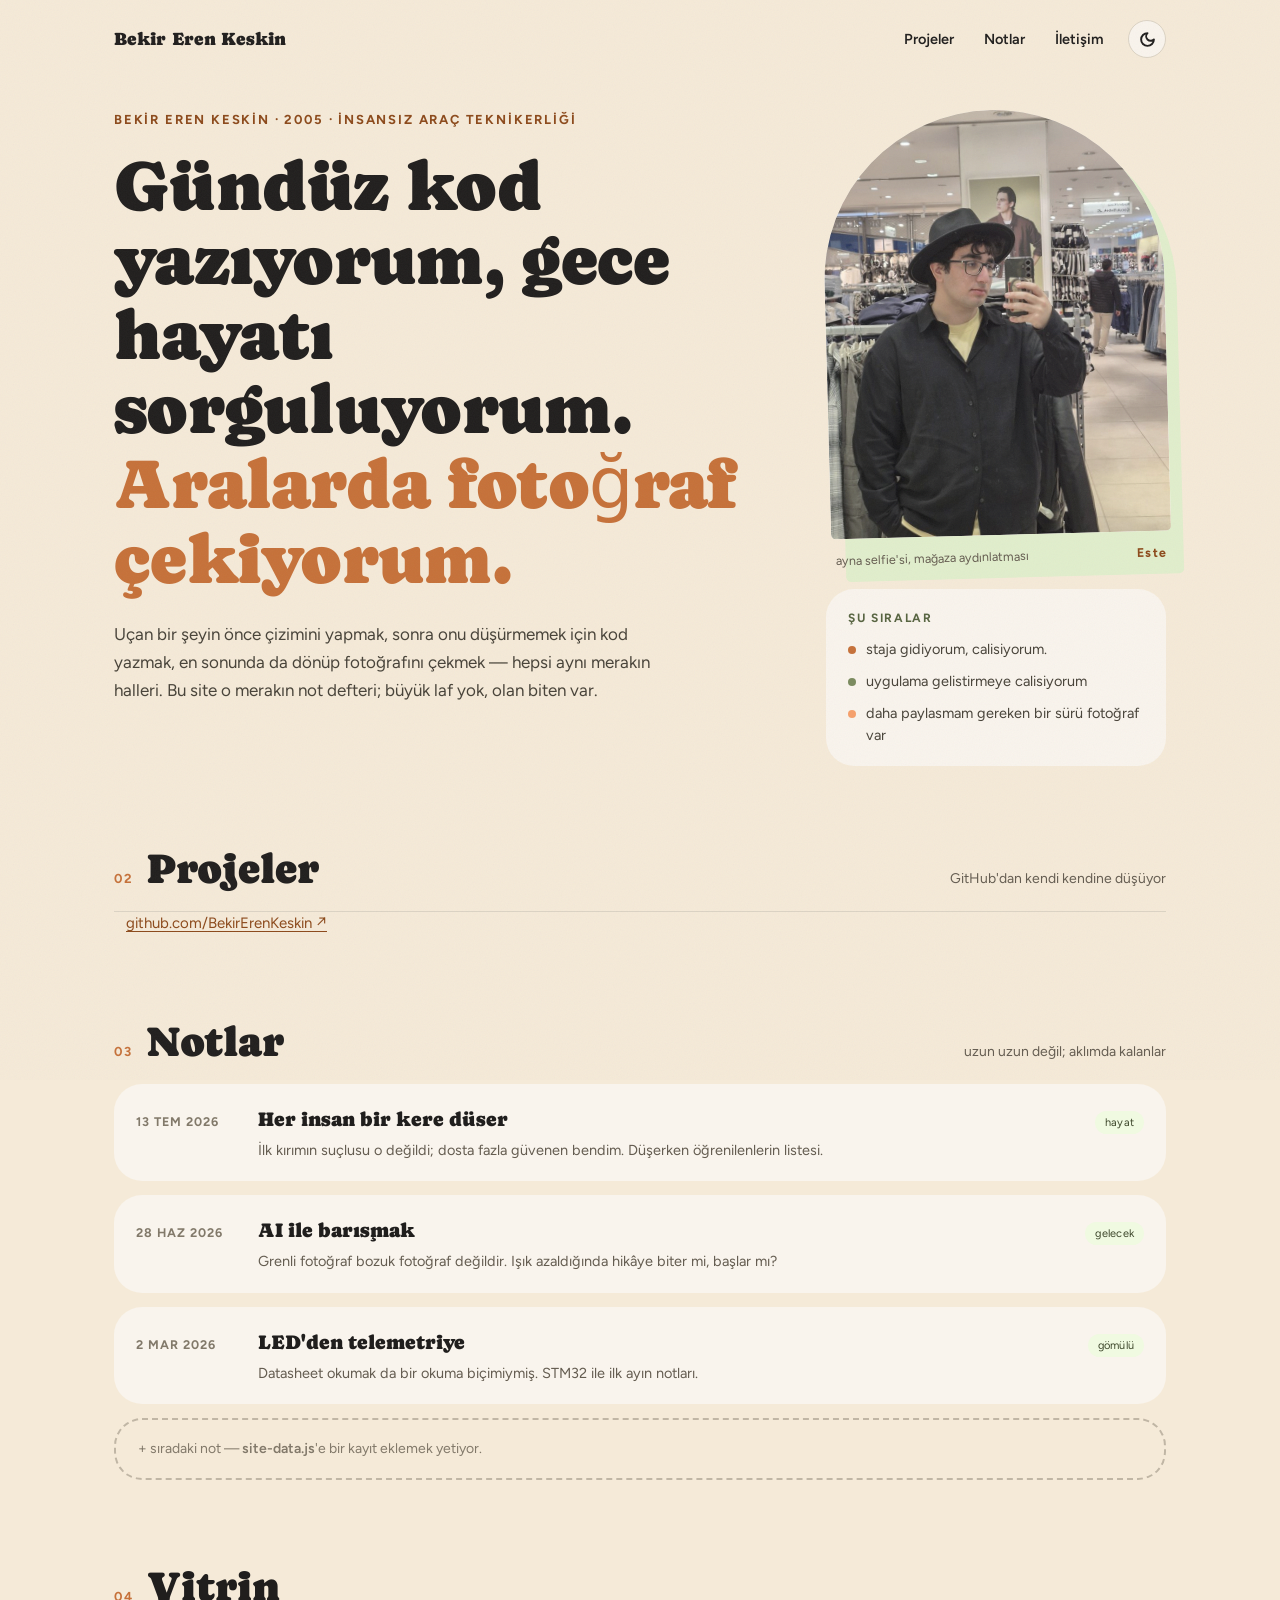
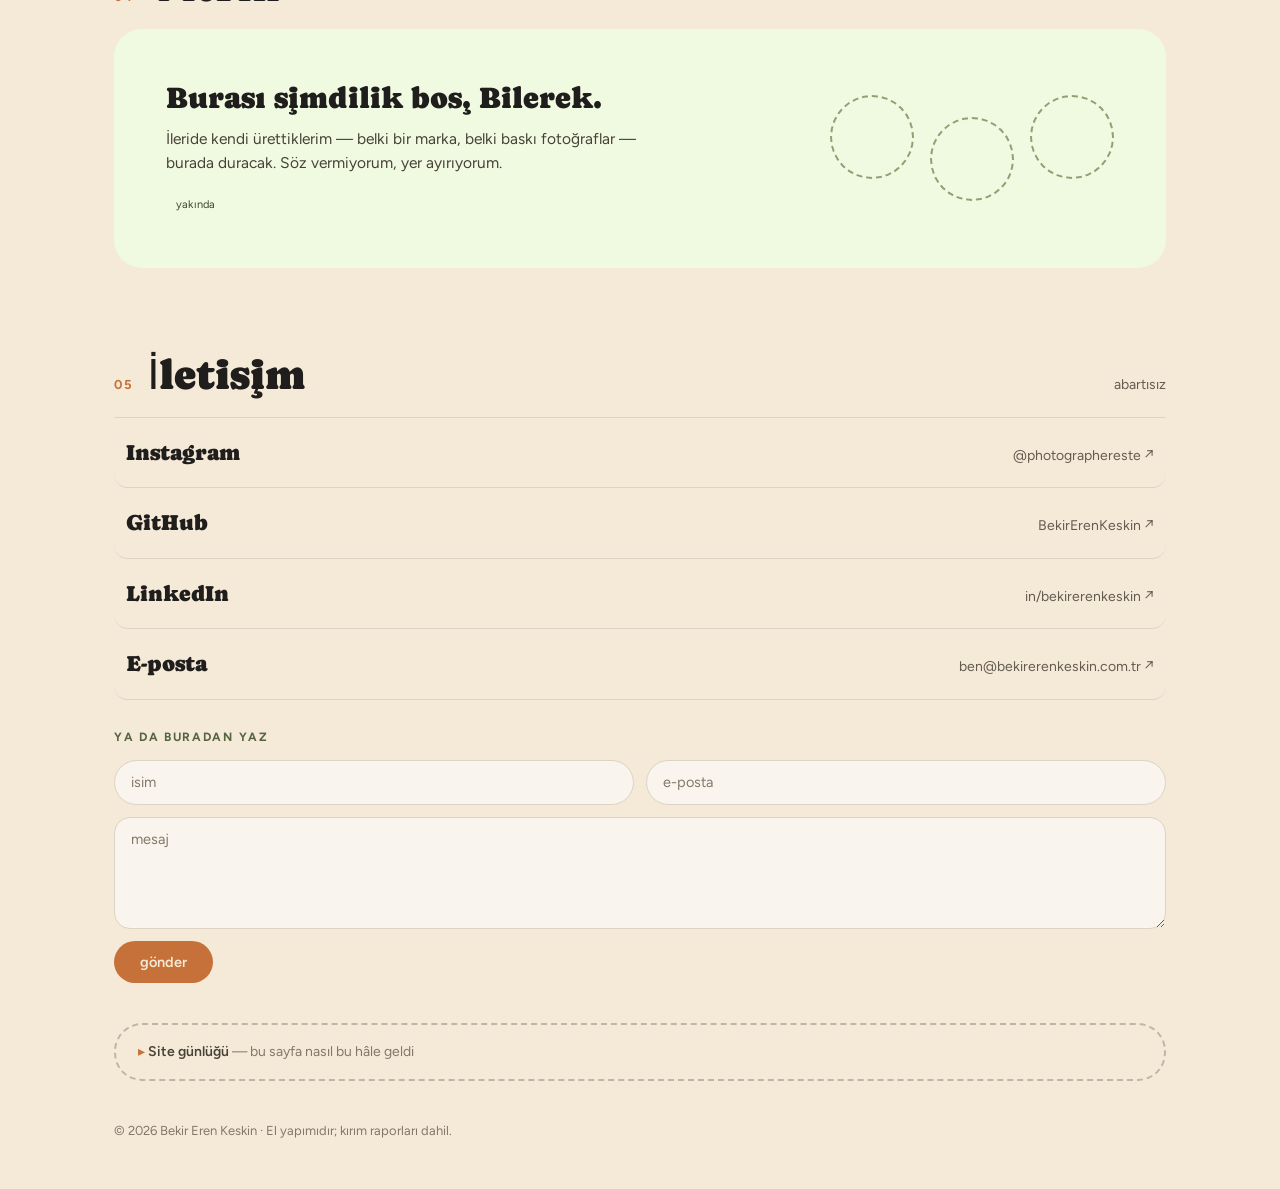
==== index.html @ 231fbe12 "Dört animasyon: diyafram tema geçişi, proje kartlarında 3D tilt, GitHub iskelet yükleme, Spotify equ" ====
<!DOCTYPE html>
<html lang="tr">
<head>
  <meta charset="utf-8">
  <meta name="viewport" content="width=device-width, initial-scale=1">
  <title>Bekir Eren Keskin</title>
  <meta name="description" content="Bekir Eren Keskin — insansız araç teknikerliği, gömülü yazılım ve analog fotoğraf. Gündüz kod yazıyorum, gece hayatı sorguluyorum.">
  <meta property="og:title" content="Bekir Eren Keskin">
  <meta property="og:description" content="Bekir Eren Keskin — insansız araç teknikerliği, gömülü yazılım ve analog fotoğraf. Gündüz kod yazıyorum, gece hayatı sorguluyorum.">
  <meta property="og:image" content="https://www.bekirerenkeskin.com.tr/assets/og.jpg">
  <meta property="og:url" content="https://www.bekirerenkeskin.com.tr/">
  <meta property="og:type" content="website">
  <script>
    // Tema tercihini CSS yüklenmeden uygula (açılışta yanıp sönmeyi önler)
    try { document.documentElement.setAttribute('data-tema', localStorage.getItem('bek-tema') || 'acik'); } catch (e) {}
  </script>
  <link rel="preconnect" href="https://fonts.googleapis.com">
  <link rel="preconnect" href="https://fonts.gstatic.com" crossorigin>
  <link rel="stylesheet" href="https://fonts.googleapis.com/css2?family=Caprasimo:wght@400&family=Figtree:wght@400;600;700&display=swap">
  <link rel="stylesheet" href="css/style.css">
</head>
<body>

  <!-- ÜST BAR -->
  <header class="topbar">
    <a href="#giris" class="brand">
      <span class="brand-name">Bekir Eren Keskin</span>
    </a>
    <nav class="topnav">
      <a href="#foto">Fotoğraf</a>
      <a href="#proje">Projeler</a>
      <a href="#notlar">Notlar</a>
      <a href="#iletisim">İletişim</a>
      <button id="tema-btn" class="tema-btn" aria-label="Açık/koyu tema" title="Açık/koyu tema">
        <svg class="ikon-gunes" width="17" height="17" viewBox="0 0 24 24" fill="none" stroke="currentColor" stroke-width="2.75" stroke-linecap="round" stroke-linejoin="round"><circle cx="12" cy="12" r="4"></circle><path d="M12 2v2"></path><path d="M12 20v2"></path><path d="m4.93 4.93 1.41 1.41"></path><path d="m17.66 17.66 1.41 1.41"></path><path d="M2 12h2"></path><path d="M20 12h2"></path><path d="m6.34 17.66-1.41 1.41"></path><path d="m19.07 4.93-1.41 1.41"></path></svg>
        <svg class="ikon-ay" width="17" height="17" viewBox="0 0 24 24" fill="none" stroke="currentColor" stroke-width="2.75" stroke-linecap="round" stroke-linejoin="round"><path d="M12 3a6 6 0 0 0 9 9 9 9 0 1 1-9-9Z"></path></svg>
      </button>
    </nav>
  </header>

  <!-- GİRİŞ -->
  <section id="giris" class="hero">
    <div class="hero-isik" id="hero-isik" aria-hidden="true"></div>
    <div class="hero-main">
      <p class="kicker">Bekir Eren Keskin · 2005 · İnsansız Araç Teknikerliği</p>
      <h1>Gündüz kod yazıyorum, gece hayatı sorguluyorum. <em>Aralarda fotoğraf çekiyorum.</em></h1>
      <p class="lede">Uçan bir şeyin önce çizimini yapmak, sonra onu düşürmemek için kod yazmak, en sonunda da dönüp fotoğrafını çekmek — hepsi aynı merakın halleri. Bu site o merakın not defteri; büyük laf yok, olan biten var.</p>
    </div>
    <aside class="hero-aside">
      <figure class="portre-fig">
        <span class="portre-blob" aria-hidden="true"></span>
        <div class="portre-arch">
          <img src="assets/profil.jpg" alt="Bekir Eren Keskin — portre">
        </div>
        <figcaption>
          <span>ayna selfie'si, mağaza aydınlatması</span>
          <span class="imza">Este </span>
        </figcaption>
      </figure>
      <div class="now-card">
        <p class="now-title">Şu sıralar</p>
        <ul class="now-list" id="now-list"></ul>
      </div>
      <a class="spotify-card" id="spotify-card" href="#" target="_blank" rel="noopener" hidden>
        <span class="spotify-art">
          <img id="spotify-art-img" src="" alt="">
          <span class="spotify-eq" aria-hidden="true"><span></span><span></span><span></span></span>
        </span>
        <span class="spotify-info">
          <span class="spotify-label" id="spotify-label"><span class="dot"></span><span id="spotify-label-text">şu an dinliyorum</span></span>
          <span class="spotify-title" id="spotify-title"></span>
          <span class="spotify-artist" id="spotify-artist"></span>
        </span>
        <svg class="spotify-icon" width="18" height="18" viewBox="0 0 24 24" fill="currentColor"><path d="M12 2C6.48 2 2 6.48 2 12s4.48 10 10 10 10-4.48 10-10S17.52 2 12 2zm4.586 14.424a.622.622 0 0 1-.857.207c-2.348-1.435-5.304-1.76-8.785-.965a.622.622 0 1 1-.277-1.215c3.809-.871 7.077-.496 9.713 1.116a.623.623 0 0 1 .206.857zm1.223-2.723a.78.78 0 0 1-1.072.257c-2.688-1.652-6.786-2.131-9.965-1.166a.78.78 0 0 1-.452-1.492c3.632-1.102 8.147-.568 11.232 1.329a.78.78 0 0 1 .257 1.072zm.105-2.835C14.692 9.15 9.375 8.977 6.297 9.93a.936.936 0 1 1-.553-1.788c3.532-1.073 9.404-.866 13.115 1.337a.936.936 0 0 1-.945 1.617z"/></svg>
      </a>
    </aside>
  </section>

  <!-- 01 FOTOĞRAF -->
  <section id="foto" hidden>
    <div class="sec-head">
      <span class="sec-num">01</span>
      <h2>Fotoğraf</h2>
      <a class="sec-side" href="https://instagram.com/photographereste" target="_blank" rel="noopener">@photographereste — filtre yok, sıra var ↗</a>
    </div>
    <div class="filmstrip-wrap">
      <div class="filmstrip" id="filmstrip"></div>
    </div>
  </section>

  <!-- 02 PROJELER -->
  <section id="proje">
    <div class="sec-head">
      <span class="sec-num">02</span>
      <h2>Projeler</h2>
      <span class="sec-side">GitHub'dan kendi kendine düşüyor</span>
    </div>
    <div class="repo-list" id="repo-list"></div>
  </section>

  <!-- 03 NOTLAR -->
  <section id="notlar">
    <div class="sec-head">
      <span class="sec-num">03</span>
      <h2>Notlar</h2>
      <span class="sec-side">uzun uzun değil; aklımda kalanlar</span>
    </div>
    <div class="note-list" id="note-list"></div>
  </section>

  <!-- 04 VİTRİN -->
  <section id="vitrin">
    <div class="sec-head">
      <span class="sec-num">04</span>
      <h2>Vitrin</h2>
    </div>
    <div class="vitrin-box">
      <div class="vitrin-main">
        <h3>Burası şimdilik boş. Bilerek.</h3>
        <p>İleride kendi ürettiklerim — belki bir marka, belki baskı fotoğraflar — burada duracak. Söz vermiyorum, yer ayırıyorum.</p>
        <span class="tag tag-accent-2">yakında</span>
      </div>
      <div class="vitrin-circles"><span></span><span></span><span></span></div>
    </div>
  </section>

  <!-- 05 İLETİŞİM -->
  <section id="iletisim">
    <div class="sec-head">
      <span class="sec-num">05</span>
      <h2>İletişim</h2>
      <span class="sec-side">abartısız</span>
    </div>
    <div class="contact-list">
      <a class="contact-row" href="https://instagram.com/photographereste" target="_blank" rel="noopener">
        <span class="contact-name">Instagram</span>
        <span class="contact-handle">@photographereste ↗</span>
      </a>
      <a class="contact-row" href="https://github.com/BekirErenKeskin" target="_blank" rel="noopener">
        <span class="contact-name">GitHub</span>
        <span class="contact-handle">BekirErenKeskin ↗</span>
      </a>
      <a class="contact-row" href="https://linkedin.com/in/bekirerenkeskin" target="_blank" rel="noopener">
        <span class="contact-name">LinkedIn</span>
        <span class="contact-handle">in/bekirerenkeskin ↗</span>
      </a>
      <a class="contact-row" href="mailto:ben@bekirerenkeskin.com.tr">
        <span class="contact-name">E-posta</span>
        <span class="contact-handle">ben@bekirerenkeskin.com.tr ↗</span>
      </a>
    </div>

    <form id="iletisim-form" class="iletisim-form">
      <p class="form-baslik">ya da buradan yaz</p>
      <div class="form-satir">
        <input class="form-input" type="text" name="name" placeholder="isim" required autocomplete="name">
        <input class="form-input" type="email" name="email" placeholder="e-posta" required autocomplete="email">
      </div>
      <textarea class="form-input" name="message" placeholder="mesaj" rows="4" required></textarea>
      <input type="checkbox" name="botcheck" tabindex="-1" autocomplete="off" style="display:none">
      <div class="form-alt">
        <button type="submit" class="form-btn" id="form-btn">gönder</button>
        <p class="form-durum" id="form-durum" role="status" aria-live="polite"></p>
      </div>
    </form>
  </section>

  <!-- SİTE GÜNLÜĞÜ -->
  <section id="gunluk">
    <details class="gunluk-box">
      <summary>Site günlüğü <span class="gunluk-ipucu">— bu sayfa nasıl bu hâle geldi</span></summary>
      <ul class="gunluk-list" id="gunluk-list"></ul>
    </details>
  </section>

  <footer>
    <span>© <span id="yil"></span> Bekir Eren Keskin · El yapımıdır; kırım raporları dahil.</span>
    <span class="sayac" id="sayac" hidden title="siz dahil">
      <span class="sayac-label">ziyaret</span>
      <span class="sayac-digits" id="sayac-digits"></span>
    </span>
  </footer>

  <script src="js/site-data.js"></script>
  <script src="js/main.js"></script>
</body>
</html>
---- css/style.css ----
/* ════════════════════════════════════════════════════════════════════
   bekirerenkeskin.com.tr — Organic tasarım sistemi token'ları + sayfa stilleri
   Kaynak: Claude Design "Portfolyo" projesi (organic teması)
   ════════════════════════════════════════════════════════════════════ */
@import url('https://fonts.googleapis.com/css2?family=Caprasimo:wght@400&family=Figtree:wght@400;600;700&display=swap');

:root {
  --color-bg: #f5ead8;
  --color-surface: #ebddc5;
  --color-text: #201e1d;
  --color-accent: #c67139;
  --color-accent-2: #7a8a5e;
  --color-divider: color-mix(in srgb, #201e1d 16%, transparent);

  --color-neutral-100: #f9f4ed;
  --color-neutral-200: #eee7db;
  --color-neutral-300: #dcd3c4;
  --color-neutral-400: #c0b6a5;
  --color-neutral-500: #a19786;
  --color-neutral-600: #82796a;
  --color-neutral-700: #645c50;
  --color-neutral-800: #474238;
  --color-neutral-900: #2e2b25;

  --color-accent-100: #fff2eb;
  --color-accent-200: #ffe1d0;
  --color-accent-300: #ffc6a5;
  --color-accent-400: #f6a06b;
  --color-accent-500: #d67f48;
  --color-accent-600: #b2622d;
  --color-accent-700: #8c491a;
  --color-accent-800: #643312;
  --color-accent-900: #402310;

  --color-accent-2-100: #f0fae1;
  --color-accent-2-200: #e1eecc;
  --color-accent-2-300: #ccdbb2;
  --color-accent-2-400: #aebf92;
  --color-accent-2-500: #8fa073;
  --color-accent-2-600: #728157;
  --color-accent-2-700: #56633f;
  --color-accent-2-800: #3d472b;
  --color-accent-2-900: #272e1b;

  --font-heading: "Caprasimo", system-ui, sans-serif;
  --font-body: "Figtree", system-ui, sans-serif;

  --radius-sm: 8px;
  --radius-md: 16px;
  --radius-lg: 28px;

  --shadow-sm: 0 1px 2px color-mix(in srgb, #2e2b25 14%, transparent);
  --shadow-md: 0 3px 10px color-mix(in srgb, #2e2b25 16%, transparent);
  --shadow-lg: 0 12px 32px color-mix(in srgb, #2e2b25 22%, transparent);
}

/* Karanlık mod — aynı sıcak palet, tersine çevrilmiş rampalar */
html[data-tema="koyu"] {
  --color-bg: #221c15; --color-surface: #2b241c; --color-text: #f5ead8;
  --color-divider: color-mix(in srgb, #f5ead8 18%, transparent);
  --color-neutral-100: #322c24; --color-neutral-200: #3c352c; --color-neutral-300: #4a4237;
  --color-neutral-400: #5f564a; --color-neutral-500: #8a7f6e; --color-neutral-600: #a89d89;
  --color-neutral-700: #c3b7a0; --color-neutral-800: #ddd1ba; --color-neutral-900: #171310;
  --color-accent: #d67f48;
  --color-accent-100: #402310; --color-accent-200: #643312; --color-accent-300: #8c491a;
  --color-accent-400: #b2622d; --color-accent-500: #d67f48; --color-accent-600: #f6a06b;
  --color-accent-700: #ffc6a5; --color-accent-800: #ffe1d0; --color-accent-900: #fff2eb;
  --color-accent-2: #8fa073;
  --color-accent-2-100: #272e1b; --color-accent-2-200: #3d472b; --color-accent-2-300: #56633f;
  --color-accent-2-400: #728157; --color-accent-2-500: #8fa073; --color-accent-2-600: #aebf92;
  --color-accent-2-700: #ccdbb2; --color-accent-2-800: #e1eecc; --color-accent-2-900: #f0fae1;
}

/* — tema geçişi: diyafram (dairesel reveal) — */
::view-transition-old(root),
::view-transition-new(root) {
  animation: none;
  mix-blend-mode: normal;
}
::view-transition-old(root) { z-index: 1; }
::view-transition-new(root) { z-index: 2; }

@keyframes bekNabiz {
  0%, 100% { transform: scale(1); opacity: 1; }
  50% { transform: scale(.55); opacity: .4; }
}
@keyframes bekGrain {
  0%, 100% { transform: translate(0, 0); }
  10% { transform: translate(-4%, -5%); }
  20% { transform: translate(-8%, 3%); }
  30% { transform: translate(5%, -8%); }
  40% { transform: translate(-3%, 8%); }
  50% { transform: translate(-7%, 4%); }
  60% { transform: translate(8%, 0); }
  70% { transform: translate(0, 7%); }
  80% { transform: translate(-8%, 2%); }
  90% { transform: translate(6%, 3%); }
}

*, *::before, *::after { box-sizing: border-box; }
[hidden] { display: none !important; }
html { scroll-behavior: smooth; }
body {
  margin: 0;
  min-height: 100vh;
  background: var(--color-bg);
  color: var(--color-text);
  font-family: var(--font-body);
  font-size: 15px;
  line-height: 1.55;
  overflow-x: hidden;
}
img { display: block; max-width: 100%; }
figure { margin: 0; }
a { color: var(--color-accent-700); text-underline-offset: 3px; }
a:hover { color: var(--color-accent); }
:focus { outline: none; }
:focus-visible { outline: 2px solid var(--color-accent); outline-offset: 2px; }
::selection { background: color-mix(in srgb, var(--color-accent) 30%, transparent); }

/* — film grain dokusu (tüm sayfa, animasyonlu, çok hafif) — */
body::after {
  content: '';
  position: fixed;
  inset: -20%;
  z-index: 50;
  pointer-events: none;
  opacity: .05;
  background-image: url("data:image/svg+xml,%3Csvg xmlns='http://www.w3.org/2000/svg' width='240' height='240'%3E%3Cfilter id='n'%3E%3CfeTurbulence type='fractalNoise' baseFrequency='0.85' numOctaves='2' stitchTiles='stitch'/%3E%3C/filter%3E%3Crect width='100%25' height='100%25' filter='url(%23n)'/%3E%3C/svg%3E");
  background-size: 240px 240px;
  animation: bekGrain .9s steps(1, end) infinite;
}

.wrap { max-width: 1100px; margin: 0 auto; padding-left: 24px; padding-right: 24px; }

/* — tag — */
.tag {
  display: inline-flex; align-items: center; font-size: 11px;
  letter-spacing: .02em; padding: 3px 10px; border-radius: 999px;
}
.tag-accent-2 { background: var(--color-accent-2-100); color: var(--color-accent-2-800); }

/* ═══ ÜST BAR ═══ */
.topbar {
  display: flex; align-items: center; justify-content: space-between;
  gap: 12px; flex-wrap: wrap;
  max-width: 1100px; margin: 0 auto; padding: 20px 24px 8px;
}
.brand { display: flex; align-items: center; text-decoration: none; color: var(--color-text); }
.brand-name { font-family: var(--font-heading); font-weight: 400; font-size: 18px; letter-spacing: .005em; }
.topnav { display: flex; gap: 2px; flex-wrap: wrap; align-items: center; }
.topnav a {
  padding: 8px 14px; border-radius: 999px; font-size: 14.5px; font-weight: 600;
  text-decoration: none; color: var(--color-text);
}
.topnav a:hover { background: var(--color-accent-100); color: var(--color-text); }
.tema-btn {
  width: 38px; height: 38px; border-radius: 999px;
  border: 1px solid var(--color-neutral-300);
  background: var(--color-neutral-100); color: var(--color-text);
  display: grid; place-items: center; cursor: pointer; padding: 0; margin-left: 8px;
}
.tema-btn:hover { background: var(--color-accent-100); }
.tema-btn:active { background: var(--color-accent-200); }
.tema-btn .ikon-gunes { display: none; }
html[data-tema="koyu"] .tema-btn .ikon-gunes { display: block; }
html[data-tema="koyu"] .tema-btn .ikon-ay { display: none; }

/* ═══ GİRİŞ ═══ */
.hero {
  position: relative;
  max-width: 1100px; margin: 0 auto; padding: 44px 24px 80px;
  display: flex; flex-wrap: wrap; gap: 44px; align-items: flex-start;
}
.hero-isik {
  position: absolute; left: 0; top: 0; width: 340px; height: 340px;
  border-radius: 999px; pointer-events: none; opacity: 0;
  transition: opacity .6s ease;
  background: radial-gradient(circle, color-mix(in srgb, var(--color-accent) 18%, transparent) 0%, transparent 62%);
  filter: blur(4px); will-change: transform;
}
.hero-main { flex: 1 1 480px; min-width: 280px; }
.kicker {
  margin: 0 0 18px; font-size: 13px; font-weight: 700;
  letter-spacing: .14em; text-transform: uppercase; color: var(--color-accent-700);
}
.hero h1 {
  margin: 0 0 24px; font-family: var(--font-heading); font-weight: 400;
  font-size: clamp(2.3rem, 5.6vw, 4.4rem); line-height: 1.06;
  letter-spacing: -.01em; text-wrap: pretty;
}
.hero h1 em { font-style: normal; color: var(--color-accent); }
.lede { margin: 0; max-width: 52ch; font-size: 17px; line-height: 1.65; color: var(--color-neutral-800); }
.hero-aside { flex: 0 1 340px; min-width: 270px; display: flex; flex-direction: column; gap: 22px; }

/* — hero profil fotoğrafı: kemerli çerçeve + blob — */
.portre-fig { position: relative; transform: rotate(-1.5deg); }
.portre-blob {
  position: absolute; inset: 14px -12px -12px 14px;
  background: var(--color-accent-2-200);
  border-radius: 999px 999px var(--radius-lg) var(--radius-lg);
  z-index: 0;
}
.portre-arch {
  position: relative; z-index: 1; aspect-ratio: 4/5;
  border-radius: 999px 999px var(--radius-lg) var(--radius-lg);
  overflow: hidden; background: var(--color-neutral-100);
  filter: saturate(.88) contrast(.94) brightness(1.03);
}
.portre-arch img { position: absolute; inset: 0; width: 100%; height: 100%; object-fit: cover; }
.portre-fig figcaption {
  position: relative; z-index: 1; margin: 12px 4px 0;
  display: flex; justify-content: space-between; gap: 10px;
  font-size: 12.5px; color: var(--color-neutral-700);
}
.portre-fig figcaption .imza { font-weight: 700; letter-spacing: .12em; color: var(--color-accent-700); }

/* — şu sıralar — */
.now-card { background: var(--color-neutral-100); border-radius: var(--radius-lg); padding: 20px 22px; }
.now-card .now-title {
  margin: 0 0 12px; font-size: 12px; font-weight: 700;
  letter-spacing: .14em; text-transform: uppercase; color: var(--color-accent-2-700);
}
.now-list {
  margin: 0; padding: 0; list-style: none;
  display: flex; flex-direction: column; gap: 10px;
  font-size: 14.5px; line-height: 1.5; color: var(--color-neutral-800);
}
.now-list li { display: flex; gap: 10px; }
.now-list .dot {
  flex: none; width: 8px; height: 8px; border-radius: 999px; margin-top: 7px;
  background: var(--color-accent);
  animation: bekNabiz 1.8s ease-in-out infinite;
}
.now-list li:nth-child(3n+2) .dot { background: var(--color-accent-2); animation-delay: .3s; }
.now-list li:nth-child(3n) .dot { background: var(--color-accent-400); animation-delay: .6s; }

/* — spotify "şu an dinliyorum" kartı — */
.spotify-card {
  display: flex; align-items: center; gap: 14px;
  background: var(--color-neutral-100); border-radius: var(--radius-lg);
  padding: 14px 16px; text-decoration: none; color: var(--color-text);
  transition: background .2s ease;
}
.spotify-card:hover { background: var(--color-accent-2-100); color: var(--color-text); }
.spotify-art {
  position: relative;
  flex: none; width: 48px; height: 48px; border-radius: 10px;
  overflow: hidden; background: var(--color-neutral-300);
}
.spotify-art img { width: 100%; height: 100%; object-fit: cover; }
.spotify-eq {
  display: none;
  position: absolute; right: 3px; bottom: 3px;
  align-items: flex-end; gap: 2px;
  width: 14px; height: 13px; padding: 2px 3px;
  background: rgba(0, 0, 0, .45); border-radius: 3px;
}
.spotify-card.is-playing .spotify-eq { display: flex; }
.spotify-eq span {
  flex: none; width: 2.5px; height: 100%;
  background: #ffe1d0; border-radius: 1px;
  transform-origin: bottom; transform: scaleY(.35);
  animation: eqBar .9s ease-in-out infinite;
  will-change: transform;
}
.spotify-eq span:nth-child(1) { animation-delay: -.6s; animation-duration: .8s; }
.spotify-eq span:nth-child(2) { animation-delay: -.2s; animation-duration: 1.1s; }
.spotify-eq span:nth-child(3) { animation-delay: -.9s; animation-duration: .95s; }
@keyframes eqBar {
  0%, 100% { transform: scaleY(.35); }
  50% { transform: scaleY(1); }
}
.spotify-info { flex: 1 1 auto; min-width: 0; display: flex; flex-direction: column; gap: 1px; }
.spotify-label {
  display: flex; align-items: center; gap: 6px;
  font-size: 10.5px; font-weight: 700; letter-spacing: .12em; text-transform: uppercase;
  color: var(--color-accent-2-700);
}
.spotify-label .dot {
  width: 6px; height: 6px; border-radius: 999px; background: var(--color-accent-2);
}
.spotify-card.is-playing .spotify-label .dot { animation: bekNabiz 1.8s ease-in-out infinite; }
.spotify-title {
  font-size: 13.5px; font-weight: 600; white-space: nowrap; overflow: hidden; text-overflow: ellipsis;
}
.spotify-artist {
  font-size: 12.5px; color: var(--color-neutral-700); white-space: nowrap; overflow: hidden; text-overflow: ellipsis;
}
.spotify-icon { flex: none; color: var(--color-accent-2-600); }

/* ═══ BÖLÜM BAŞLIKLARI ═══ */
section { scroll-margin-top: 20px; }
.sec-head {
  max-width: 1100px; margin: 0 auto;
  display: flex; align-items: baseline; gap: 14px; flex-wrap: wrap;
  padding: 0 24px; margin-bottom: 18px;
}
.sec-num { font-size: 13px; font-weight: 700; letter-spacing: .12em; color: var(--color-accent); }
.sec-head h2 {
  margin: 0; font-family: var(--font-heading); font-weight: 400;
  font-size: clamp(1.8rem, 4vw, 2.6rem); line-height: 1.12;
}
.sec-side { margin-left: auto; font-size: 14px; color: var(--color-neutral-700); }
a.sec-side { text-decoration: none; }
a.sec-side:hover { color: var(--color-accent); }

/* ═══ 01 FOTOĞRAF — film şeridi ═══ */
#foto { padding: 0 0 84px; }
#foto .sec-head { margin-bottom: 22px; }
.filmstrip-wrap { background: #241f1b; padding: 30px 0; position: relative; }
.filmstrip-wrap::before, .filmstrip-wrap::after {
  content: ''; position: absolute; left: 0; right: 0; height: 9px; opacity: .9;
  background: repeating-linear-gradient(90deg, var(--color-bg) 0 15px, transparent 15px 40px);
}
.filmstrip-wrap::before { top: 10px; }
.filmstrip-wrap::after { bottom: 10px; }
.filmstrip {
  display: flex; gap: 20px; overflow-x: auto;
  padding: 8px 24px 12px; scroll-snap-type: x proximity;
}
.film-card { flex: 1 0 236px; max-width: 380px; scroll-snap-align: start; text-decoration: none; display: block; }
.film-meta {
  display: flex; justify-content: space-between;
  font-size: 11px; font-weight: 700; letter-spacing: .16em;
  color: #ffc6a5; margin: 0 2px 7px;
}
.film-frame {
  position: relative; aspect-ratio: 4/5;
  background: #3a322c;
  border-radius: 4px; overflow: hidden;
  transition: transform .35s ease, box-shadow .35s ease, filter .35s ease;
  will-change: transform;
}
.film-frame img { position: absolute; inset: 0; width: 100%; height: 100%; object-fit: cover; }
.film-card:hover .film-frame {
  transform: scale(1.045);
  box-shadow: 0 14px 36px rgba(0, 0, 0, .55);
  filter: contrast(1.06) brightness(1.08);
}
.film-card figcaption { margin: 9px 2px 0; font-size: 12.5px; color: #d8ccb5; }

/* ═══ 02 PROJELER ═══ */
#proje { max-width: 1100px; margin: 0 auto; padding: 0 24px 84px; }
#proje .sec-head, #notlar .sec-head, #vitrin .sec-head, #iletisim .sec-head { padding: 0; }
.repo-list { border-top: 1px solid var(--color-neutral-300); }
.repo-row {
  display: flex; flex-wrap: wrap; align-items: baseline; gap: 6px 20px;
  padding: 22px 12px; border-bottom: 1px solid var(--color-neutral-300);
  text-decoration: none; color: var(--color-text); border-radius: 14px;
  transform: perspective(700px);
  will-change: transform;
}
.repo-row:hover { background: var(--color-accent-100); color: var(--color-text); }
.repo-row:not(.skeleton-row) { animation: repoFadeIn .4s ease both; }
@keyframes repoFadeIn {
  from { opacity: 0; transform: perspective(700px) translateY(5px); }
  to { opacity: 1; transform: perspective(700px); }
}

/* — GitHub verisi iskelet yükleme — */
.skeleton-row { cursor: default; gap: 10px 20px; }
.skeleton {
  display: block; border-radius: 6px; height: 16px;
  background: linear-gradient(
    90deg,
    var(--color-neutral-200) 25%,
    var(--color-neutral-100) 50%,
    var(--color-neutral-200) 75%
  );
  background-size: 200% 100%;
  animation: shimmer 1.6s ease-in-out infinite;
}
.skeleton-name { width: 150px; height: 20px; }
.skeleton-desc { flex: 1 1 260px; min-width: 200px; height: 15px; }
.skeleton-meta { width: 90px; height: 14px; }
@keyframes shimmer {
  0% { background-position: 200% 0; }
  100% { background-position: -200% 0; }
}
.repo-name { font-family: var(--font-heading); font-size: 1.3rem; color: var(--color-accent-700); min-width: 190px; }
.repo-desc { flex: 1 1 300px; min-width: 230px; font-size: 15px; line-height: 1.55; color: var(--color-neutral-800); }
.repo-meta { display: flex; align-items: center; gap: 16px; font-size: 13px; color: var(--color-neutral-700); white-space: nowrap; }
.repo-meta .lang { display: flex; align-items: center; gap: 6px; }
.lang-dot { width: 10px; height: 10px; border-radius: 999px; background: var(--color-neutral-500); }
.repo-meta .stars { display: flex; align-items: center; gap: 4px; }
.repo-fallback { padding: 22px 12px; font-size: 15px; }

/* ═══ 03 NOTLAR ═══ */
#notlar { max-width: 1100px; margin: 0 auto; padding: 0 24px 84px; }
.note-list { display: flex; flex-direction: column; gap: 14px; }
.note-row {
  display: flex; flex-wrap: wrap; align-items: baseline; gap: 4px 22px;
  padding: 20px 22px; background: var(--color-neutral-100);
  border-radius: var(--radius-lg); text-decoration: none; color: var(--color-text);
}
.note-row:hover { background: var(--color-accent-2-100); color: var(--color-text); }
.note-date {
  flex: none; width: 100px; font-size: 12.5px; font-weight: 700;
  letter-spacing: .08em; text-transform: uppercase; color: var(--color-neutral-600);
}
.note-main { flex: 1 1 280px; min-width: 220px; }
.note-title { display: block; font-family: var(--font-heading); font-size: 1.25rem; margin-bottom: 4px; }
.note-excerpt { display: block; font-size: 14.5px; line-height: 1.55; color: var(--color-neutral-700); }
.note-next {
  padding: 18px 22px; border: 2px dashed var(--color-neutral-400);
  border-radius: var(--radius-lg); font-size: 14px; color: var(--color-neutral-600);
}
.note-next b { font-weight: 600; }

/* ═══ 04 VİTRİN ═══ */
#vitrin { max-width: 1100px; margin: 0 auto; padding: 0 24px 84px; }
.vitrin-box {
  background: var(--color-accent-2-100); border-radius: var(--radius-lg);
  padding: clamp(28px, 5vw, 52px);
  display: flex; flex-wrap: wrap; gap: 36px; align-items: center;
}
.vitrin-main { flex: 1 1 340px; min-width: 260px; }
.vitrin-main h3 {
  margin: 0 0 12px; font-family: var(--font-heading); font-weight: 400;
  font-size: clamp(1.4rem, 3vw, 1.9rem); line-height: 1.12;
}
.vitrin-main p { margin: 0 0 16px; max-width: 48ch; font-size: 15.5px; line-height: 1.6; color: var(--color-neutral-800); }
.vitrin-circles { display: flex; gap: 16px; flex-wrap: wrap; }
.vitrin-circles span { width: 84px; height: 84px; border: 2px dashed var(--color-accent-2-500); border-radius: 999px; }
.vitrin-circles span:nth-child(2) { margin-top: 22px; }

/* ═══ 05 İLETİŞİM ═══ */
#iletisim { max-width: 1100px; margin: 0 auto; padding: 0 24px 40px; }
.contact-list { border-top: 1px solid var(--color-neutral-300); display: flex; flex-direction: column; }
.contact-row {
  display: flex; align-items: baseline; justify-content: space-between; gap: 16px;
  padding: 18px 12px; border-bottom: 1px solid var(--color-neutral-300);
  text-decoration: none; color: var(--color-text); border-radius: 14px;
}
.contact-row:hover { background: var(--color-accent-100); color: var(--color-text); }
.contact-name { font-family: var(--font-heading); font-size: 1.35rem; }
.contact-handle { font-size: 14px; color: var(--color-neutral-700); }

/* — iletişim formu — */
.iletisim-form { margin-top: 28px; display: flex; flex-direction: column; gap: 12px; }
.form-baslik {
  margin: 0 0 2px; font-size: 12px; font-weight: 700;
  letter-spacing: .14em; text-transform: uppercase; color: var(--color-accent-2-700);
}
.form-satir { display: flex; gap: 12px; flex-wrap: wrap; }
.form-satir .form-input { flex: 1 1 220px; }
.form-input {
  font: inherit; font-size: 14.5px; color: var(--color-text);
  background: var(--color-neutral-100);
  border: 1px solid var(--color-neutral-300);
  border-radius: 999px; padding: 10px 16px;
  caret-color: var(--color-accent);
}
textarea.form-input { border-radius: var(--radius-md); resize: vertical; min-height: 96px; }
.form-input::placeholder { color: var(--color-neutral-600); }
.form-input:hover { border-color: var(--color-neutral-500); }
.form-input:focus-visible { border-color: var(--color-accent); outline: none; }
.form-alt { display: flex; align-items: center; gap: 16px; flex-wrap: wrap; }
.form-btn {
  font: inherit; font-size: 14.5px; font-weight: 600; cursor: pointer;
  color: var(--color-bg); background: var(--color-accent);
  border: none; border-radius: 999px; padding: 10px 26px;
}
.form-btn:hover { background: var(--color-accent-600); }
.form-btn:active { background: var(--color-accent-700); }
.form-btn:disabled { opacity: .55; cursor: wait; }
.form-durum { margin: 0; font-size: 14px; color: var(--color-neutral-700); }
.form-durum.basarili { color: var(--color-accent-2-700); }

/* — site günlüğü — */
#gunluk { max-width: 1100px; margin: 0 auto; padding: 0 24px 28px; }
.gunluk-box {
  border: 2px dashed var(--color-neutral-400);
  border-radius: var(--radius-lg); padding: 16px 22px;
  font-size: 14px; color: var(--color-neutral-700);
}
.gunluk-box summary {
  cursor: pointer; list-style: none; font-weight: 600; color: var(--color-neutral-800);
}
.gunluk-box summary::-webkit-details-marker { display: none; }
.gunluk-box summary::before { content: '▸ '; color: var(--color-accent); }
.gunluk-box[open] summary::before { content: '▾ '; }
.gunluk-ipucu { font-weight: 400; color: var(--color-neutral-600); }
.gunluk-list {
  margin: 14px 0 4px; padding: 0; list-style: none;
  display: flex; flex-direction: column; gap: 9px;
}
.gunluk-list li { display: flex; gap: 14px; line-height: 1.5; }
.gunluk-list .g-tarih {
  flex: none; width: 74px; font-size: 12px; font-weight: 700;
  letter-spacing: .08em; text-transform: uppercase; color: var(--color-neutral-600);
  padding-top: 1px;
}

/* — retro ziyaretçi sayacı — */
footer {
  max-width: 1100px; margin: 0 auto; padding: 12px 24px 48px;
  font-size: 13px; color: var(--color-neutral-600);
  display: flex; align-items: center; justify-content: space-between;
  gap: 12px 24px; flex-wrap: wrap;
}
.sayac { display: inline-flex; align-items: center; gap: 10px; }
.sayac-label {
  font-size: 11px; font-weight: 700; letter-spacing: .16em;
  text-transform: uppercase; color: var(--color-neutral-600);
}
.sayac-digits { display: inline-flex; gap: 3px; }
.sayac-digit {
  position: relative;
  width: 17px; height: 24px;
  display: grid; place-items: center;
  background: #241f1b; color: #ffc6a5;
  font-family: 'Courier New', ui-monospace, monospace;
  font-size: 16px; font-weight: 700; line-height: 1;
  border-radius: 3px;
  box-shadow: inset 0 -2px 4px rgba(0, 0, 0, .5), inset 0 2px 3px rgba(255, 255, 255, .06);
}
.sayac-digit::after {
  /* flip-clock orta çizgisi */
  content: ''; position: absolute; left: 0; right: 0; top: 50%;
  height: 1px; background: rgba(0, 0, 0, .55);
}

/* ═══ ANİMASYONLAR ═══ */
.reveal { opacity: 0; transform: translateY(26px); transition: opacity .7s ease, transform .7s ease; }
.reveal.visible { opacity: 1; transform: none; }

@media (prefers-reduced-motion: reduce) {
  html { scroll-behavior: auto; }
  .reveal { opacity: 1; transform: none; transition: none; }
  .film-card:hover .film-frame { transform: none; filter: none; }
  .now-list .dot { animation: none; }
  .spotify-label .dot { animation: none; }
  .spotify-eq span { animation: none; transform: scaleY(.7); }
  .hero-isik { display: none; }
  body::after { animation: none; }
  .repo-row:not(.skeleton-row) { animation: none; }
  .skeleton { animation: none; }
  ::view-transition-group(*),
  ::view-transition-old(*),
  ::view-transition-new(*) { animation: none !important; }
}

/* ═══ MOBİL ═══ */
@media (max-width: 640px) {
  .hero { padding-top: 28px; padding-bottom: 56px; gap: 32px; }
  .hero-aside { flex: 1 1 100%; }
  .portre-fig { max-width: 340px; margin: 0 auto; width: 100%; }
  .sec-side { margin-left: 0; flex-basis: 100%; }
  .repo-meta { white-space: normal; }
  .note-date { width: auto; }
}

/* dokunmatik/kaba işaretçili cihazlarda 3D tilt devreye girmesin */
@media (hover: none), (pointer: coarse) {
  .repo-row { transform: none; }
}
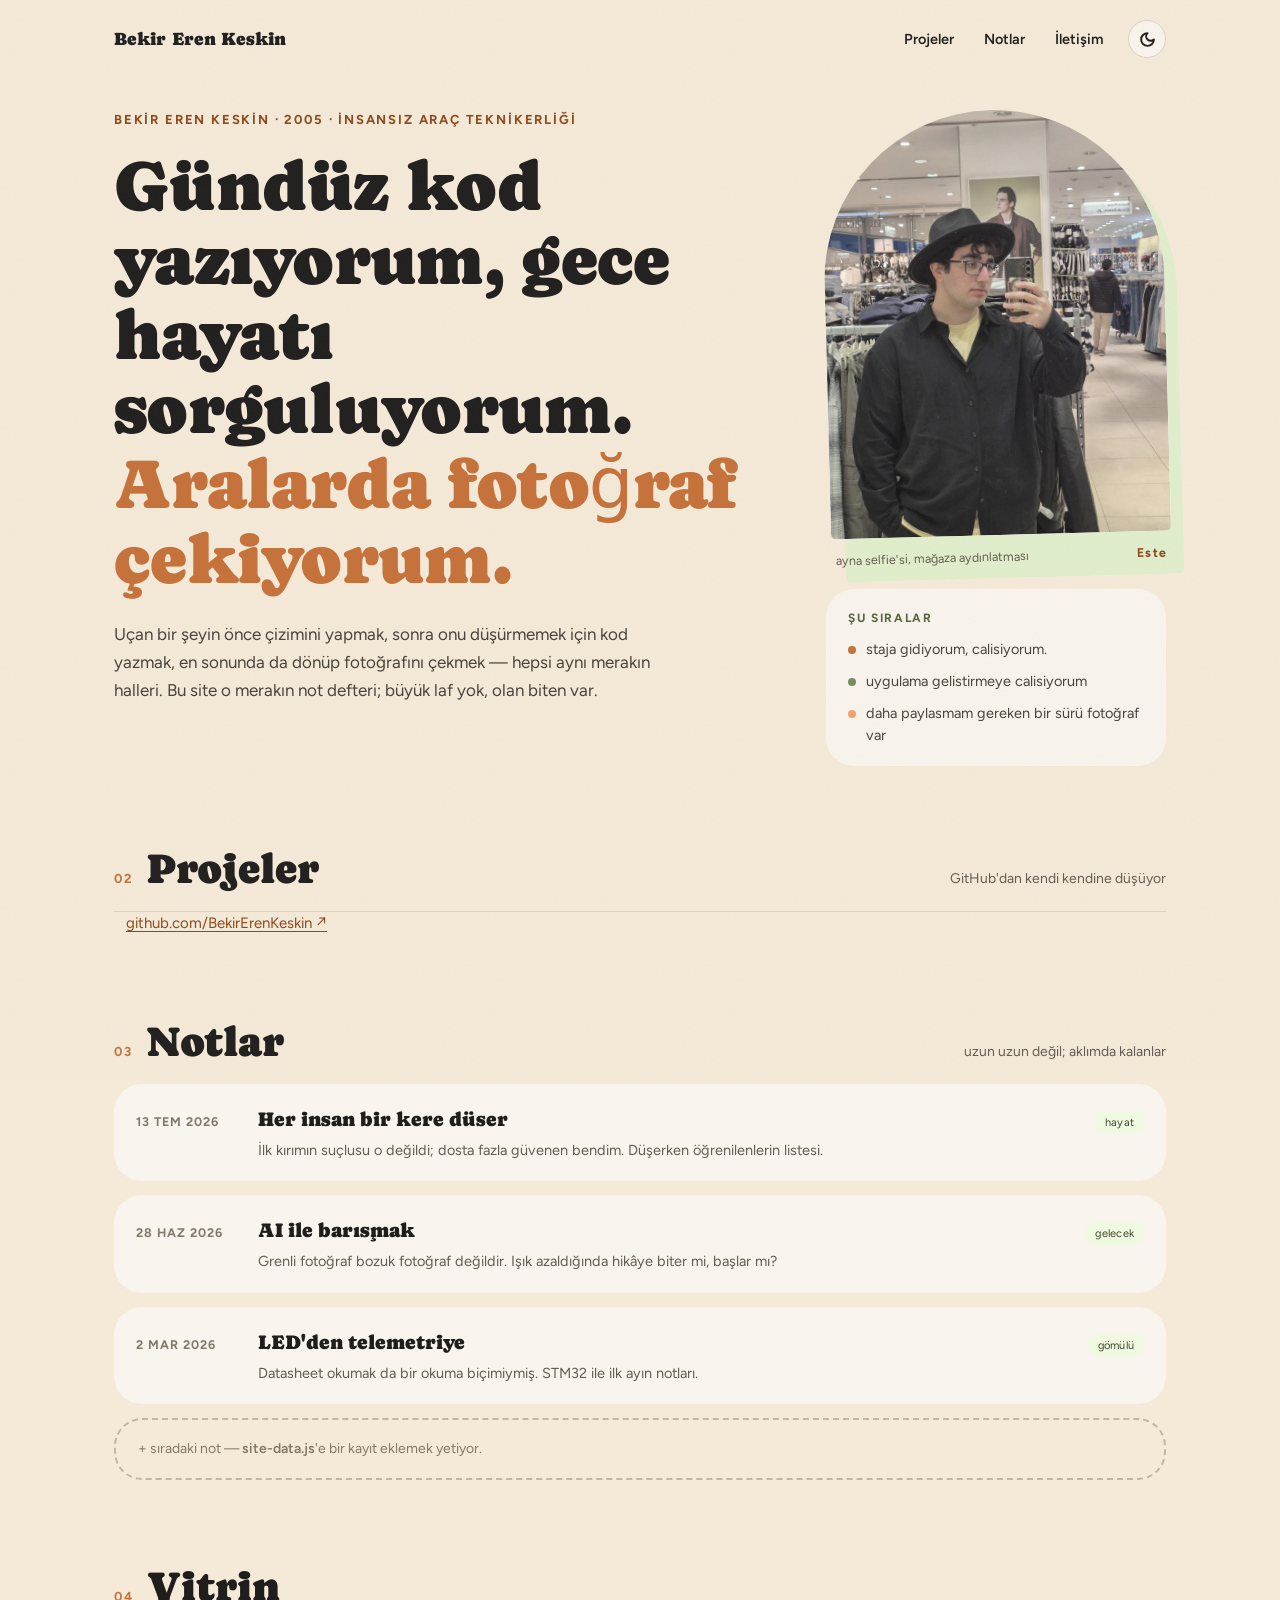
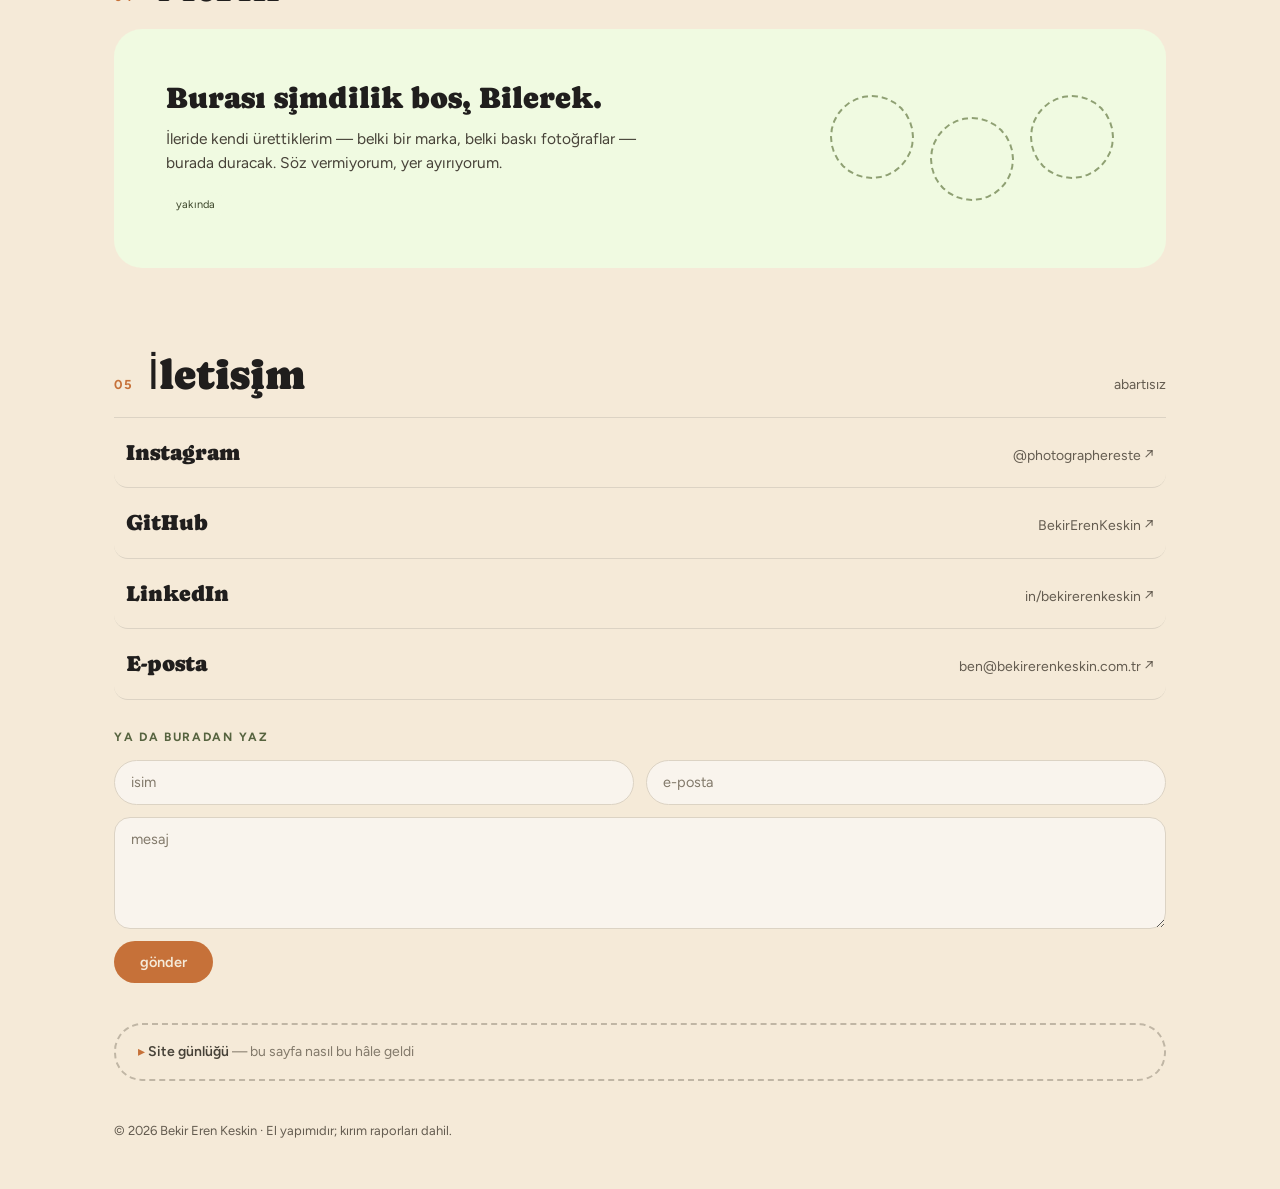
==== commit b0443bd5: "Lighthouse taraması bulgularını düzelt: erişilebilirlik + performans Canlı site üzerinde performans/" ====
--- a/index.html
+++ b/index.html
@@ -10,13 +10,34 @@
   <meta property="og:image" content="https://www.bekirerenkeskin.com.tr/assets/og.jpg">
   <meta property="og:url" content="https://www.bekirerenkeskin.com.tr/">
   <meta property="og:type" content="website">
+  <link rel="icon" href="favicon.ico" sizes="any">
+  <link rel="icon" type="image/png" sizes="32x32" href="favicon-32x32.png">
+  <link rel="icon" type="image/png" sizes="16x16" href="favicon-16x16.png">
+  <link rel="apple-touch-icon" href="apple-touch-icon.png">
+  <link rel="canonical" href="https://www.bekirerenkeskin.com.tr/">
+  <script type="application/ld+json">
+  {
+    "@context": "https://schema.org",
+    "@type": "Person",
+    "name": "Bekir Eren Keskin",
+    "url": "https://www.bekirerenkeskin.com.tr/",
+    "image": "https://www.bekirerenkeskin.com.tr/assets/og.jpg",
+    "jobTitle": "İnsansız Araç Teknikeri",
+    "sameAs": [
+      "https://github.com/BekirErenKeskin",
+      "https://linkedin.com/in/bekirerenkeskin",
+      "https://instagram.com/photographereste"
+    ]
+  }
+  </script>
   <script>
     // Tema tercihini CSS yüklenmeden uygula (açılışta yanıp sönmeyi önler)
     try { document.documentElement.setAttribute('data-tema', localStorage.getItem('bek-tema') || 'acik'); } catch (e) {}
   </script>
   <link rel="preconnect" href="https://fonts.googleapis.com">
   <link rel="preconnect" href="https://fonts.gstatic.com" crossorigin>
-  <link rel="stylesheet" href="https://fonts.googleapis.com/css2?family=Caprasimo:wght@400&family=Figtree:wght@400;600;700&display=swap">
+  <link rel="stylesheet" href="https://fonts.googleapis.com/css2?family=Caprasimo:wght@400&family=Figtree:wght@400;600;700&display=swap" media="print" onload="this.media='all'">
+  <noscript><link rel="stylesheet" href="https://fonts.googleapis.com/css2?family=Caprasimo:wght@400&family=Figtree:wght@400;600;700&display=swap"></noscript>
   <link rel="stylesheet" href="css/style.css">
 </head>
 <body>
@@ -38,6 +59,7 @@
     </nav>
   </header>
 
+  <main>
   <!-- GİRİŞ -->
   <section id="giris" class="hero">
     <div class="hero-isik" id="hero-isik" aria-hidden="true"></div>
@@ -172,6 +194,7 @@
       <ul class="gunluk-list" id="gunluk-list"></ul>
     </details>
   </section>
+  </main>
 
   <footer>
     <span>© <span id="yil"></span> Bekir Eren Keskin · El yapımıdır; kırım raporları dahil.</span>
--- a/css/style.css
+++ b/css/style.css
@@ -496,14 +496,14 @@
 /* — retro ziyaretçi sayacı — */
 footer {
   max-width: 1100px; margin: 0 auto; padding: 12px 24px 48px;
-  font-size: 13px; color: var(--color-neutral-600);
+  font-size: 13px; color: var(--color-neutral-700);
   display: flex; align-items: center; justify-content: space-between;
   gap: 12px 24px; flex-wrap: wrap;
 }
 .sayac { display: inline-flex; align-items: center; gap: 10px; }
 .sayac-label {
   font-size: 11px; font-weight: 700; letter-spacing: .16em;
-  text-transform: uppercase; color: var(--color-neutral-600);
+  text-transform: uppercase; color: var(--color-neutral-700);
 }
 .sayac-digits { display: inline-flex; gap: 3px; }
 .sayac-digit {
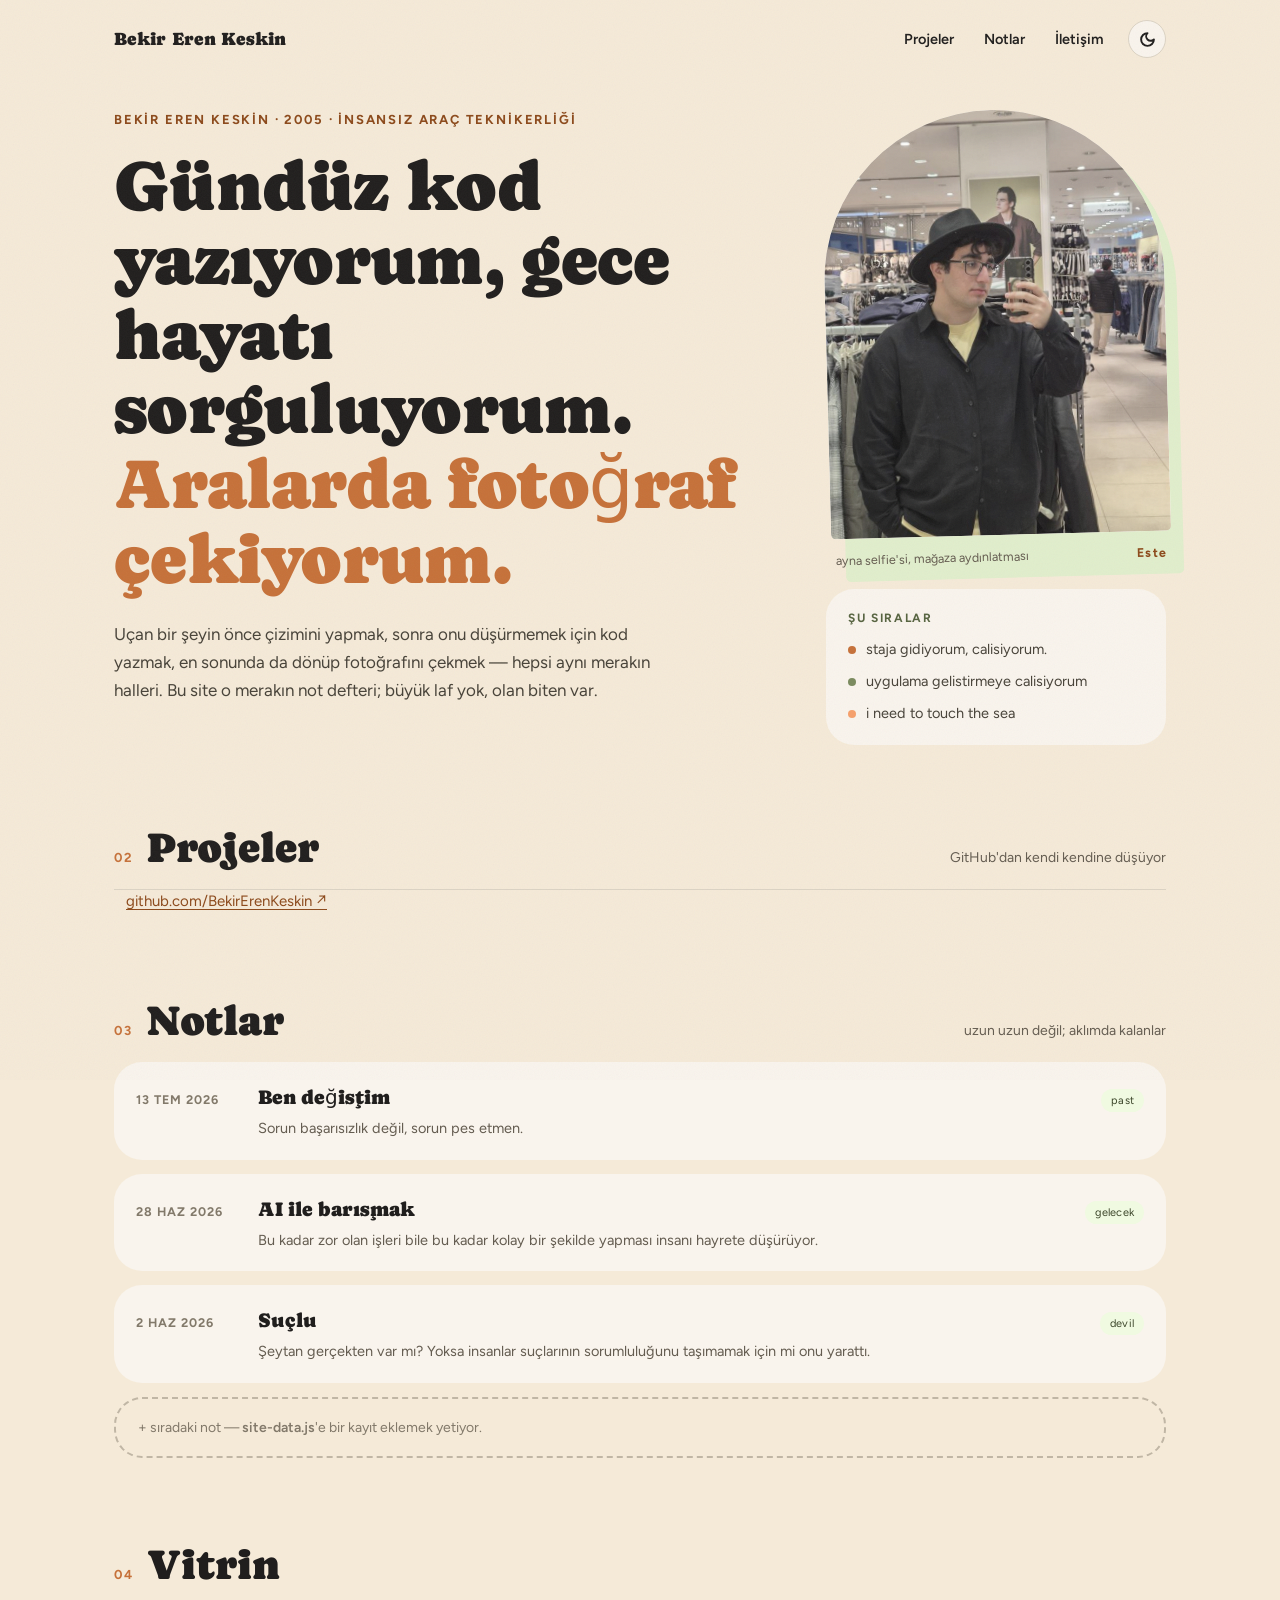
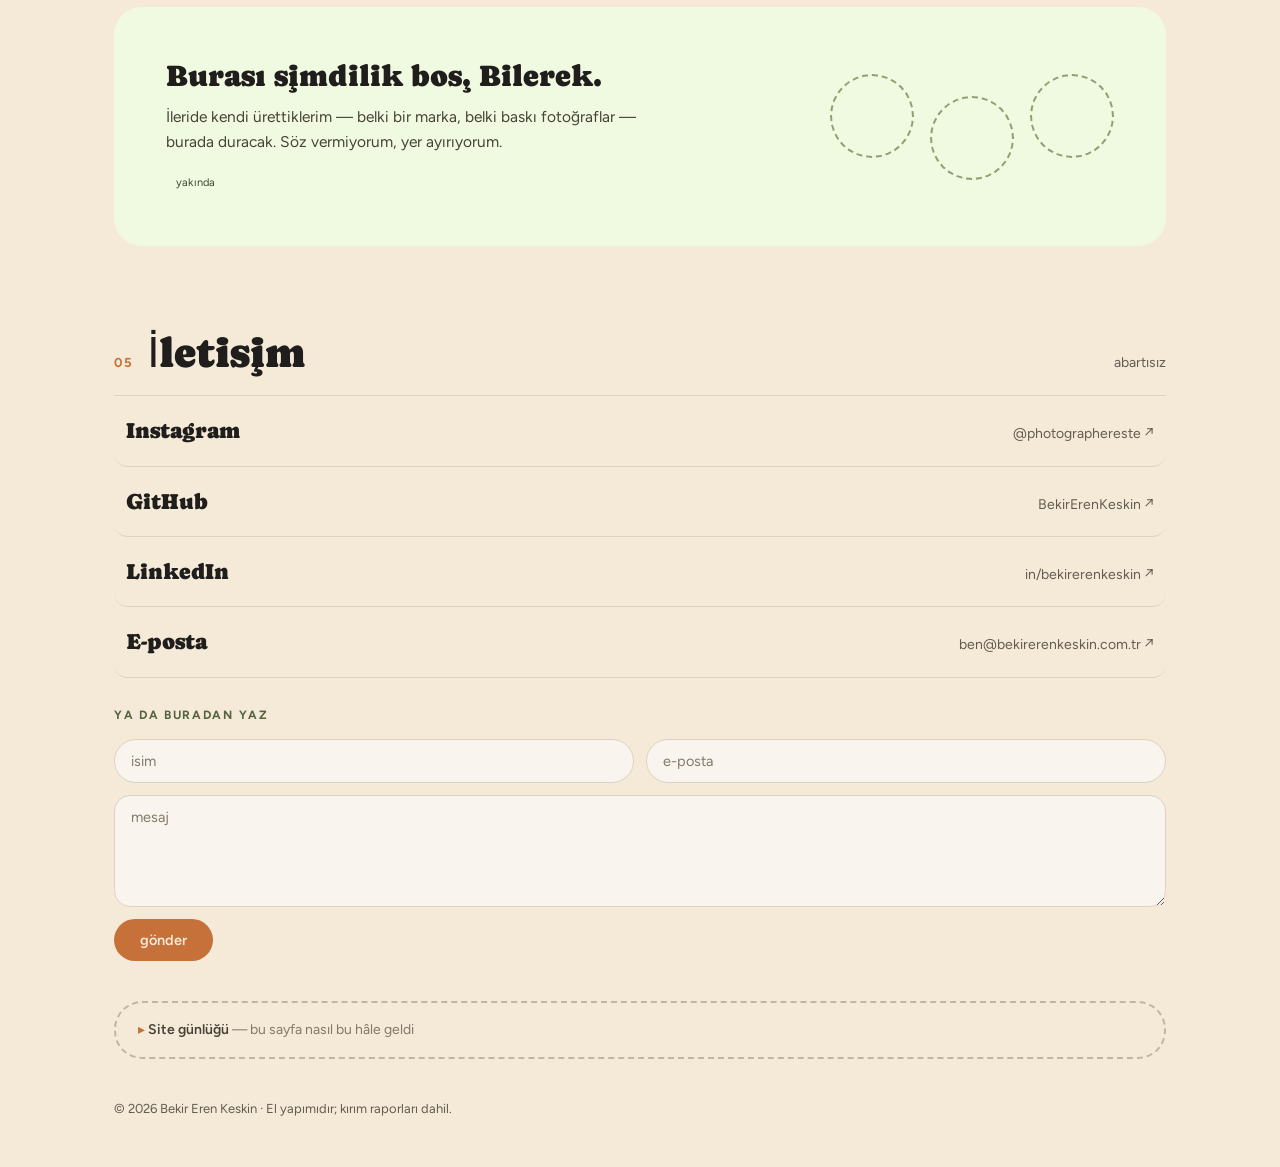
==== commit fadcf85c: "Google açıklama metnini güncelle Meta description ve og:description, eski/alakasız içerik yerine sit" ====
--- a/index.html
+++ b/index.html
@@ -4,9 +4,9 @@
   <meta charset="utf-8">
   <meta name="viewport" content="width=device-width, initial-scale=1">
   <title>Bekir Eren Keskin</title>
-  <meta name="description" content="Bekir Eren Keskin — insansız araç teknikerliği, gömülü yazılım ve analog fotoğraf. Gündüz kod yazıyorum, gece hayatı sorguluyorum.">
+  <meta name="description" content="Bekir Eren Keskin resmi web sitesi. Fotoğraflarımı, projelerimi ve notlarımı paylaştığım kişisel sitem; şu sıralar yeni şeyler öğreniyorum.">
   <meta property="og:title" content="Bekir Eren Keskin">
-  <meta property="og:description" content="Bekir Eren Keskin — insansız araç teknikerliği, gömülü yazılım ve analog fotoğraf. Gündüz kod yazıyorum, gece hayatı sorguluyorum.">
+  <meta property="og:description" content="Bekir Eren Keskin resmi web sitesi. Fotoğraflarımı, projelerimi ve notlarımı paylaştığım kişisel sitem; şu sıralar yeni şeyler öğreniyorum.">
   <meta property="og:image" content="https://www.bekirerenkeskin.com.tr/assets/og.jpg">
   <meta property="og:url" content="https://www.bekirerenkeskin.com.tr/">
   <meta property="og:type" content="website">
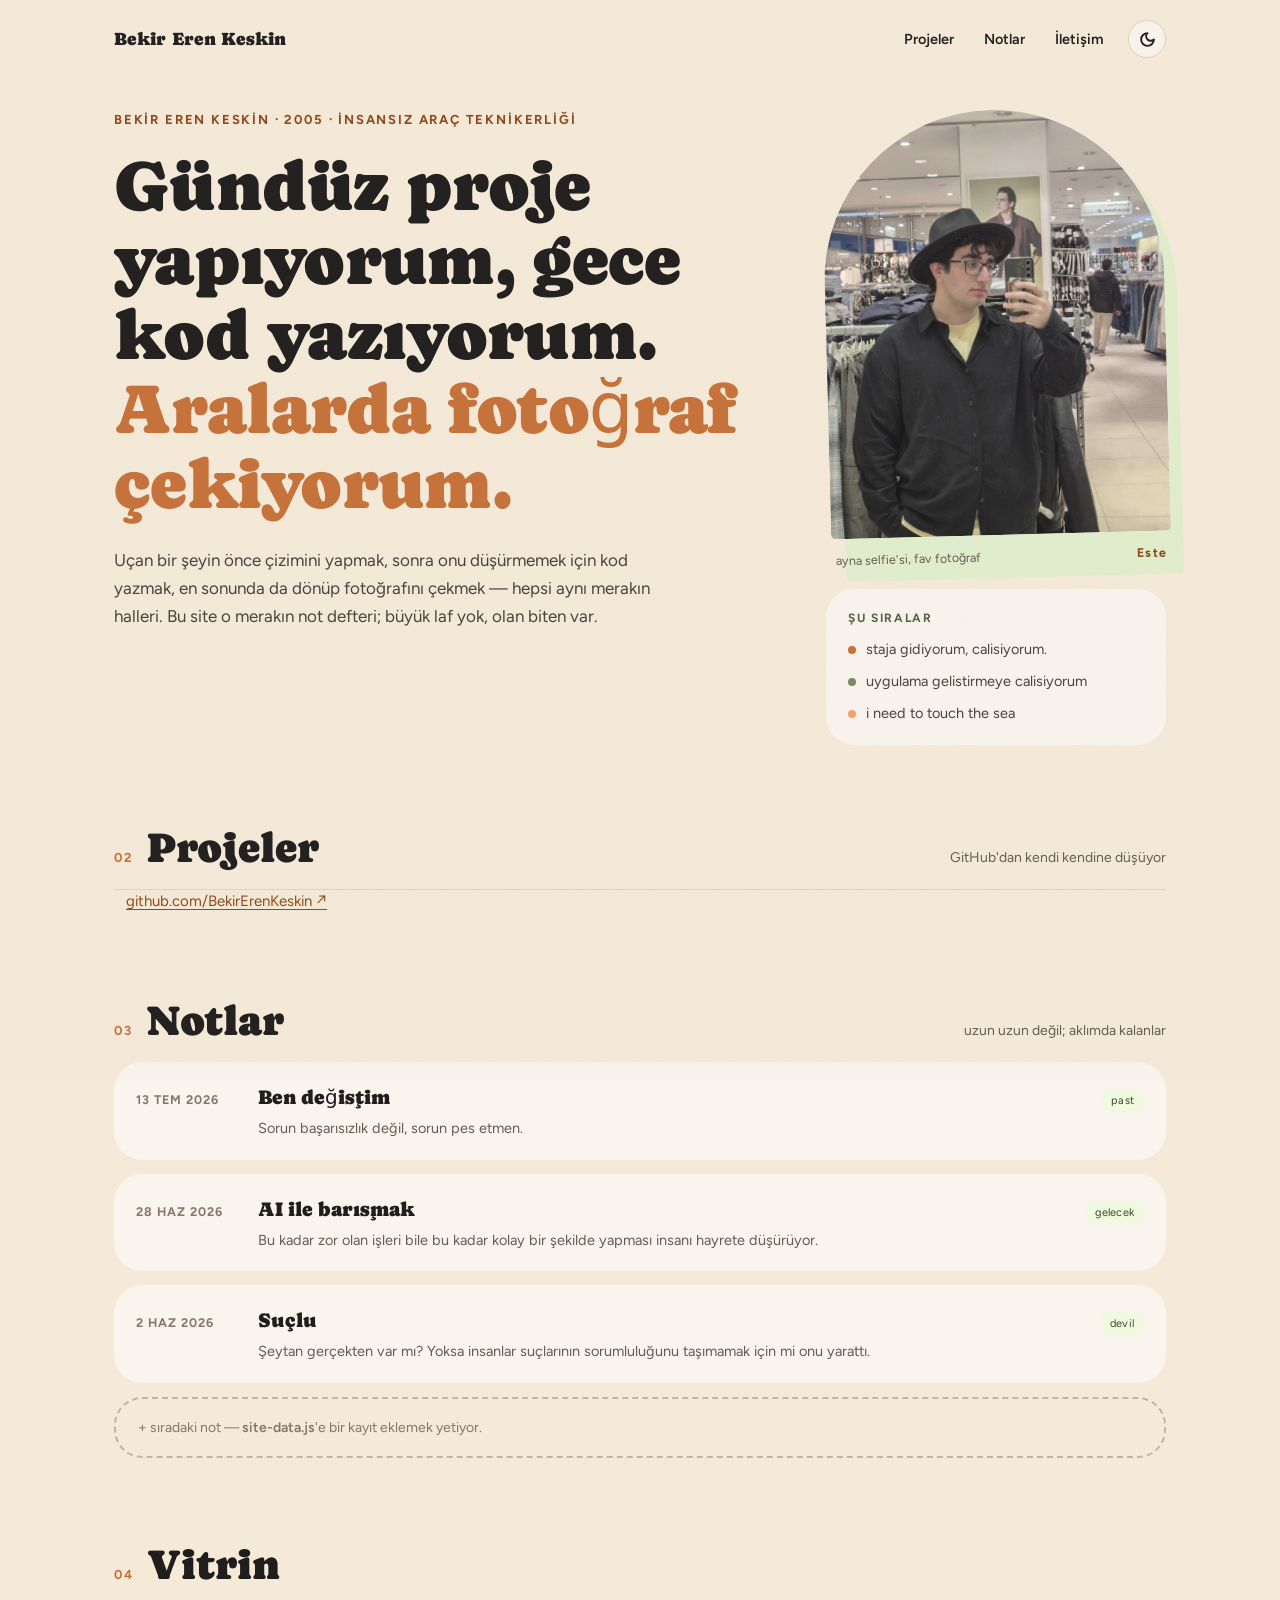
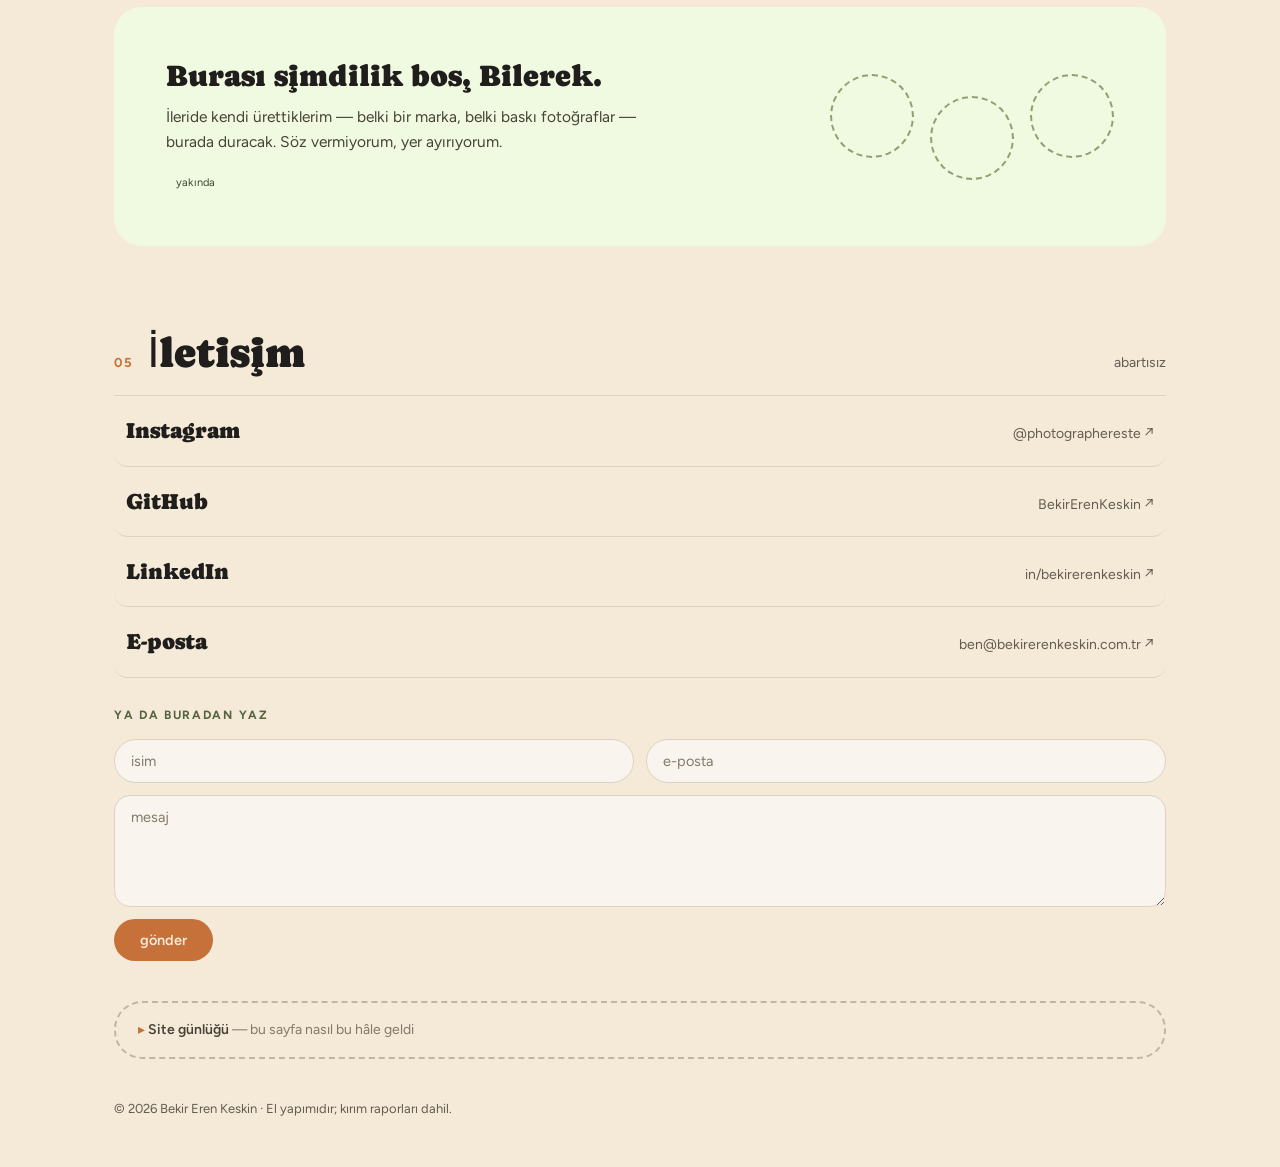
==== commit cc1bcfca: "Update index.html" ====
--- a/index.html
+++ b/index.html
@@ -65,7 +65,7 @@
     <div class="hero-isik" id="hero-isik" aria-hidden="true"></div>
     <div class="hero-main">
       <p class="kicker">Bekir Eren Keskin · 2005 · İnsansız Araç Teknikerliği</p>
-      <h1>Gündüz kod yazıyorum, gece hayatı sorguluyorum. <em>Aralarda fotoğraf çekiyorum.</em></h1>
+      <h1>Gündüz proje yapıyorum, gece kod yazıyorum. <em>Aralarda fotoğraf çekiyorum.</em></h1>
       <p class="lede">Uçan bir şeyin önce çizimini yapmak, sonra onu düşürmemek için kod yazmak, en sonunda da dönüp fotoğrafını çekmek — hepsi aynı merakın halleri. Bu site o merakın not defteri; büyük laf yok, olan biten var.</p>
     </div>
     <aside class="hero-aside">
@@ -75,7 +75,7 @@
           <img src="assets/profil.jpg" alt="Bekir Eren Keskin — portre">
         </div>
         <figcaption>
-          <span>ayna selfie'si, mağaza aydınlatması</span>
+          <span>ayna selfie'si, fav fotoğraf</span>
           <span class="imza">Este </span>
         </figcaption>
       </figure>
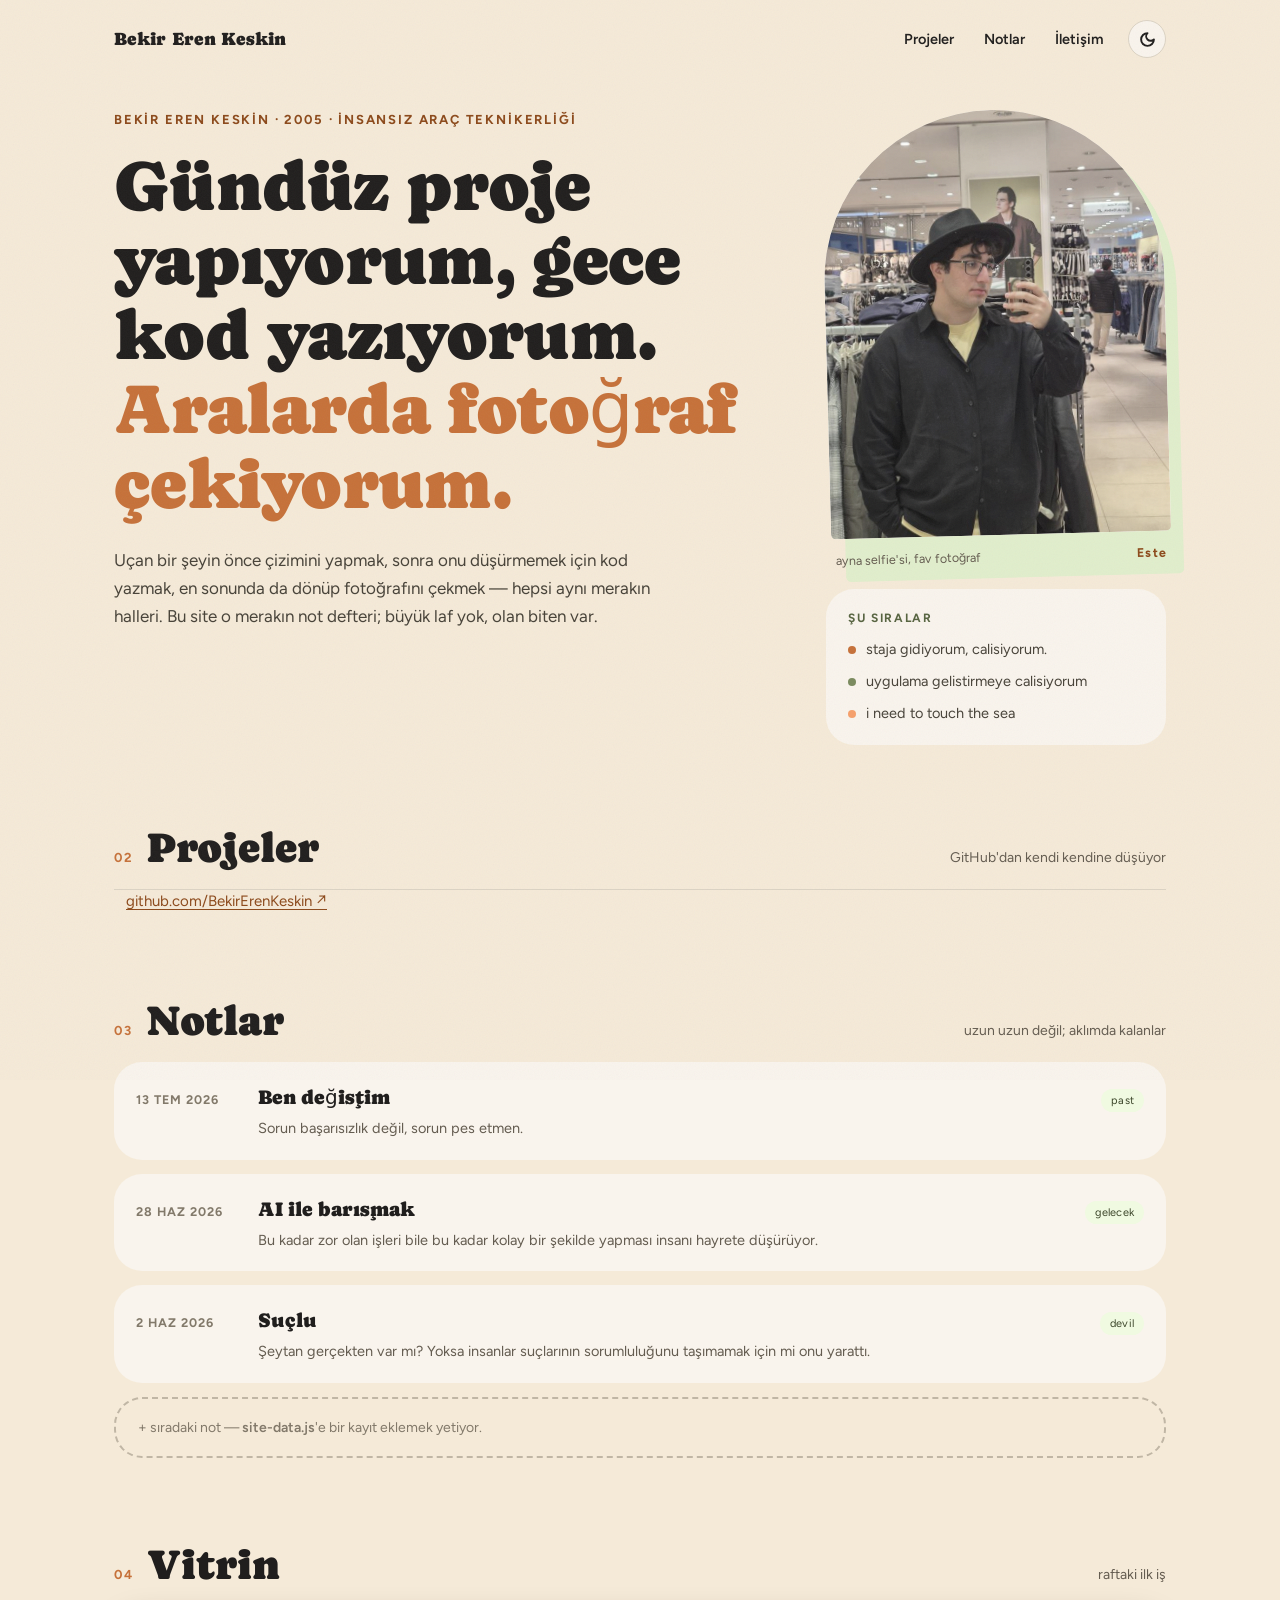
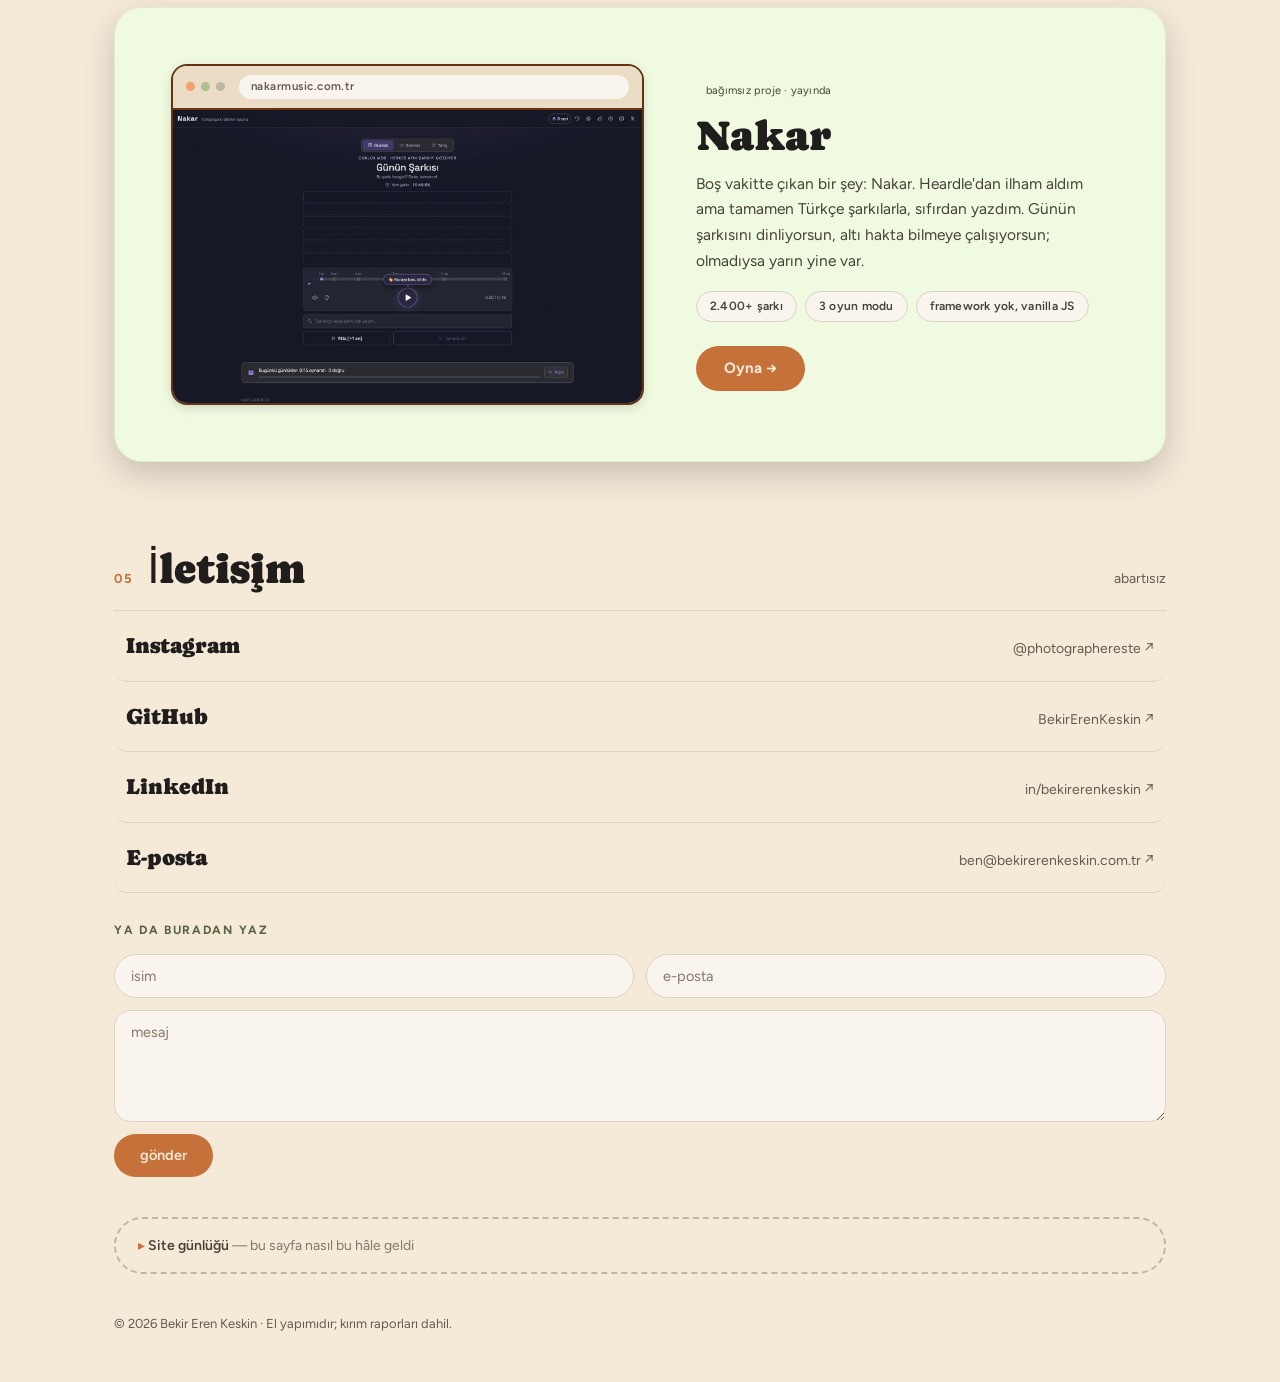
==== commit 1790ae72: "Vitrin bölümüne Nakar spotlight kartı ekle Placeholder yerine bağımsız proje Nakar'ı (nakarmusic.com" ====
--- a/index.html
+++ b/index.html
@@ -135,14 +135,27 @@
     <div class="sec-head">
       <span class="sec-num">04</span>
       <h2>Vitrin</h2>
-    </div>
-    <div class="vitrin-box">
-      <div class="vitrin-main">
-        <h3>Burası şimdilik boş. Bilerek.</h3>
-        <p>İleride kendi ürettiklerim — belki bir marka, belki baskı fotoğraflar — burada duracak. Söz vermiyorum, yer ayırıyorum.</p>
-        <span class="tag tag-accent-2">yakında</span>
-      </div>
-      <div class="vitrin-circles"><span></span><span></span><span></span></div>
+      <span class="sec-side">raftaki ilk iş</span>
+    </div>
+    <div class="spot-card" id="nakar-card">
+      <div class="tarayici">
+        <div class="tarayici-bar">
+          <span class="t-dot"></span><span class="t-dot"></span><span class="t-dot"></span>
+          <span class="t-url">nakarmusic.com.tr</span>
+        </div>
+        <img src="assets/nakar.jpg" alt="Nakar'ın oyun ekranı — Günün Şarkısı modu" loading="lazy" width="1440" height="900">
+      </div>
+      <div class="spot-main">
+        <span class="tag tag-accent-2">bağımsız proje · yayında</span>
+        <h3>Nakar</h3>
+        <p>Boş vakitte çıkan bir şey: Nakar. Heardle'dan ilham aldım ama tamamen Türkçe şarkılarla, sıfırdan yazdım. Günün şarkısını dinliyorsun, altı hakta bilmeye çalışıyorsun; olmadıysa yarın yine var.</p>
+        <div class="spot-rozetler">
+          <span class="rozet">2.400+ şarkı</span>
+          <span class="rozet">3 oyun modu</span>
+          <span class="rozet">framework yok, vanilla JS</span>
+        </div>
+        <a class="spot-btn" href="https://nakarmusic.com.tr" target="_blank" rel="noopener">Oyna →</a>
+      </div>
     </div>
   </section>
 
--- a/css/style.css
+++ b/css/style.css
@@ -408,22 +408,70 @@
 }
 .note-next b { font-weight: 600; }
 
-/* ═══ 04 VİTRİN ═══ */
+/* ═══ 04 VİTRİN — Nakar spotlight ═══ */
 #vitrin { max-width: 1100px; margin: 0 auto; padding: 0 24px 84px; }
-.vitrin-box {
-  background: var(--color-accent-2-100); border-radius: var(--radius-lg);
-  padding: clamp(28px, 5vw, 52px);
-  display: flex; flex-wrap: wrap; gap: 36px; align-items: center;
-}
-.vitrin-main { flex: 1 1 340px; min-width: 260px; }
-.vitrin-main h3 {
-  margin: 0 0 12px; font-family: var(--font-heading); font-weight: 400;
-  font-size: clamp(1.4rem, 3vw, 1.9rem); line-height: 1.12;
-}
-.vitrin-main p { margin: 0 0 16px; max-width: 48ch; font-size: 15.5px; line-height: 1.6; color: var(--color-neutral-800); }
-.vitrin-circles { display: flex; gap: 16px; flex-wrap: wrap; }
-.vitrin-circles span { width: 84px; height: 84px; border: 2px dashed var(--color-accent-2-500); border-radius: 999px; }
-.vitrin-circles span:nth-child(2) { margin-top: 22px; }
+.spot-card {
+  display: flex; flex-wrap: wrap; align-items: center;
+  gap: clamp(28px, 4.5vw, 52px);
+  background: var(--color-accent-2-100);
+  border: 1px solid var(--color-accent-2-200);
+  border-radius: var(--radius-lg);
+  padding: clamp(28px, 5vw, 56px);
+  box-shadow: var(--shadow-lg);
+  transform: perspective(900px);
+  will-change: transform;
+}
+
+/* — tarayıcı-çerçevesi mockup'ı: kahverengi/krem — */
+.tarayici {
+  flex: 1 1 400px; min-width: 270px;
+  border: 2px solid var(--color-accent-800);
+  border-radius: var(--radius-md);
+  overflow: hidden;
+  background: var(--color-bg);
+  box-shadow: var(--shadow-md);
+}
+.tarayici-bar {
+  display: flex; align-items: center; gap: 6px;
+  padding: 9px 13px;
+  background: var(--color-surface);
+  border-bottom: 2px solid var(--color-accent-800);
+}
+.t-dot { flex: none; width: 9px; height: 9px; border-radius: 999px; background: var(--color-accent-400); }
+.t-dot:nth-child(2) { background: var(--color-accent-2-400); }
+.t-dot:nth-child(3) { background: var(--color-neutral-400); }
+.t-url {
+  margin-left: 8px; flex: 1 1 auto; min-width: 0;
+  font-size: 11.5px; font-weight: 600; letter-spacing: .04em;
+  color: var(--color-neutral-700);
+  background: var(--color-neutral-100);
+  border-radius: 999px; padding: 3px 12px;
+  white-space: nowrap; overflow: hidden; text-overflow: ellipsis;
+}
+.tarayici img { width: 100%; height: auto; }
+
+.spot-main { flex: 1 1 340px; min-width: 260px; }
+.spot-main h3 {
+  margin: 12px 0 12px; font-family: var(--font-heading); font-weight: 400;
+  font-size: clamp(1.9rem, 4vw, 2.6rem); line-height: 1.08;
+}
+.spot-main p { margin: 0 0 18px; max-width: 46ch; font-size: 15.5px; line-height: 1.65; color: var(--color-neutral-800); }
+.spot-rozetler { display: flex; gap: 8px; flex-wrap: wrap; margin: 0 0 24px; }
+.rozet {
+  font-size: 12px; font-weight: 600; letter-spacing: .02em;
+  padding: 5px 13px; border-radius: 999px;
+  background: var(--color-neutral-100);
+  border: 1px solid var(--color-neutral-300);
+  color: var(--color-neutral-800);
+}
+.spot-btn {
+  display: inline-flex; align-items: center; gap: 6px;
+  font-size: 15px; font-weight: 700; text-decoration: none;
+  color: var(--color-bg); background: var(--color-accent);
+  border-radius: 999px; padding: 11px 28px;
+}
+.spot-btn:hover { background: var(--color-accent-600); color: var(--color-bg); }
+.spot-btn:active { background: var(--color-accent-700); }
 
 /* ═══ 05 İLETİŞİM ═══ */
 #iletisim { max-width: 1100px; margin: 0 auto; padding: 0 24px 40px; }
@@ -554,5 +602,5 @@
 
 /* dokunmatik/kaba işaretçili cihazlarda 3D tilt devreye girmesin */
 @media (hover: none), (pointer: coarse) {
-  .repo-row { transform: none; }
-}
+  .repo-row, .spot-card { transform: none; }
+}
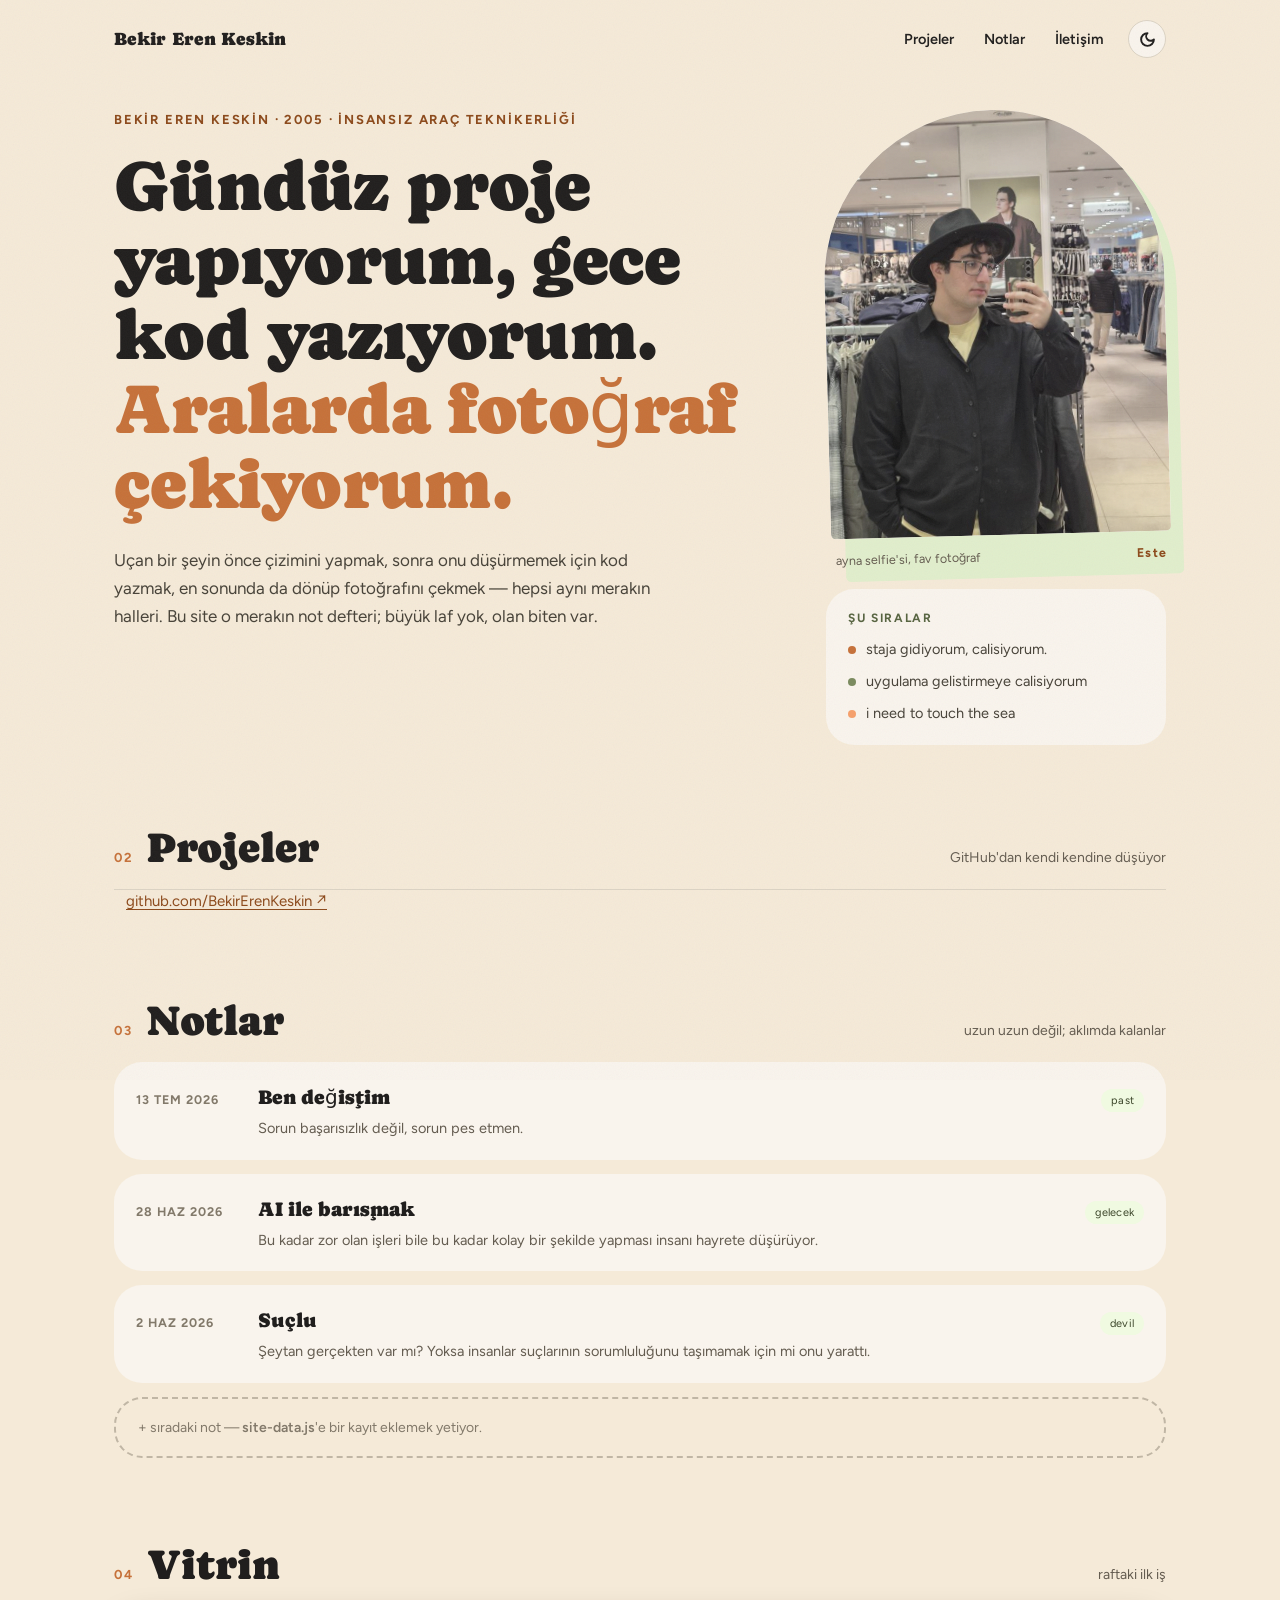
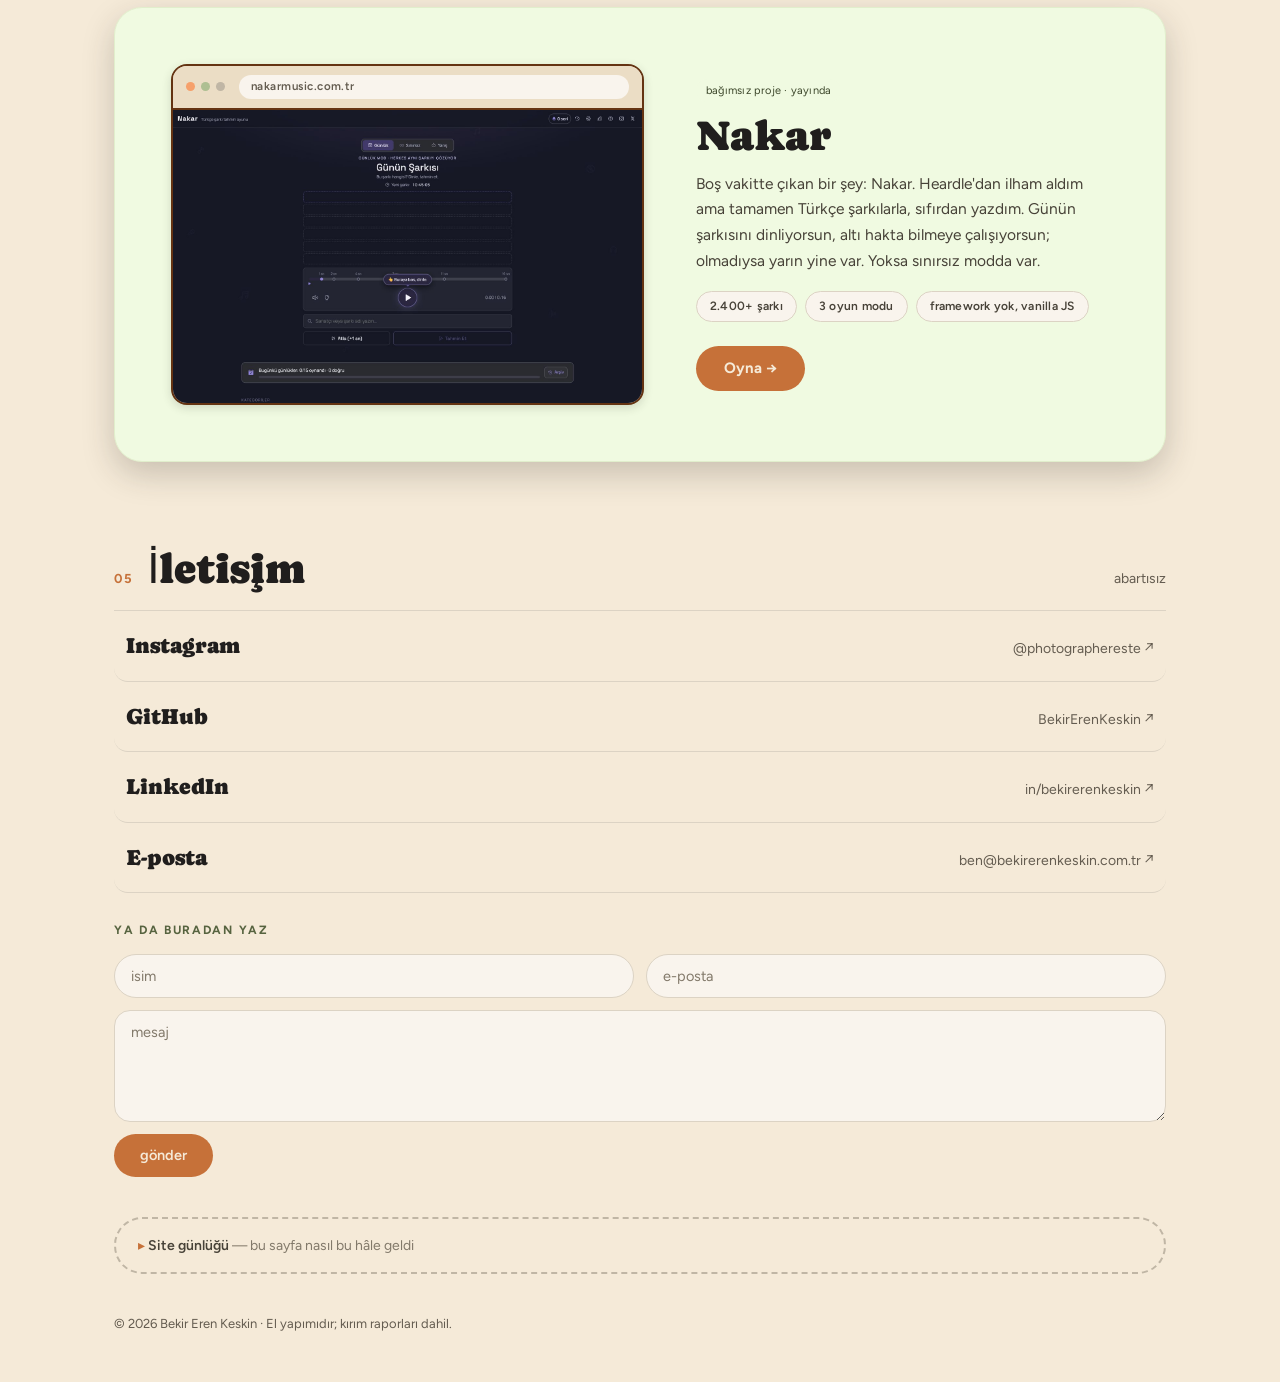
==== commit 439d0773: "Update index.html" ====
--- a/index.html
+++ b/index.html
@@ -148,7 +148,7 @@
       <div class="spot-main">
         <span class="tag tag-accent-2">bağımsız proje · yayında</span>
         <h3>Nakar</h3>
-        <p>Boş vakitte çıkan bir şey: Nakar. Heardle'dan ilham aldım ama tamamen Türkçe şarkılarla, sıfırdan yazdım. Günün şarkısını dinliyorsun, altı hakta bilmeye çalışıyorsun; olmadıysa yarın yine var.</p>
+        <p>Boş vakitte çıkan bir şey: Nakar. Heardle'dan ilham aldım ama tamamen Türkçe şarkılarla, sıfırdan yazdım. Günün şarkısını dinliyorsun, altı hakta bilmeye çalışıyorsun; olmadıysa yarın yine var. Yoksa sınırsız modda var.</p>
         <div class="spot-rozetler">
           <span class="rozet">2.400+ şarkı</span>
           <span class="rozet">3 oyun modu</span>
